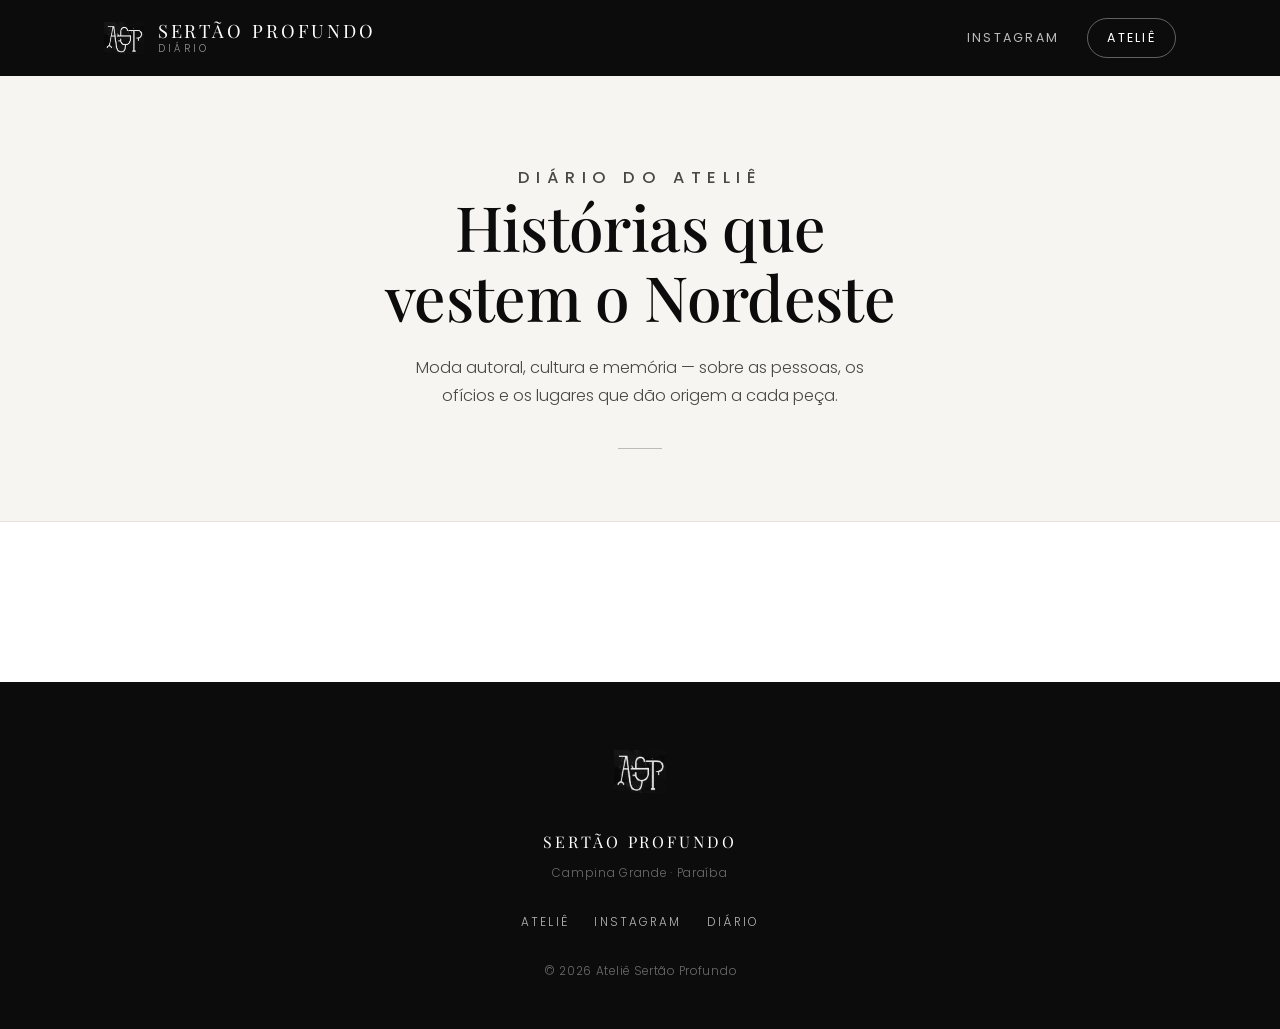
==== index.html @ 5586d68a "Redesign blog in Sertao Profundo brand language" ====
<!DOCTYPE html>
<html lang="pt-BR">
<head>
<meta charset="utf-8">
<meta name="viewport" content="width=device-width, initial-scale=1">
<title>Diário · Sertão Profundo</title>
<meta name="description" content="Histórias de moda autoral, cultura e memória do Nordeste — o diário do Ateliê Sertão Profundo.">
<link rel="icon" href="logo.webp">

<meta property="og:type" content="website">
<meta property="og:title" content="Diário · Sertão Profundo">
<meta property="og:description" content="Histórias de moda autoral, cultura e memória do Nordeste.">
<meta property="og:image" content="https://blog.sertaoprofundo.com/logo.webp">
<meta property="og:url" content="https://blog.sertaoprofundo.com">

<link rel="preconnect" href="https://fonts.googleapis.com">
<link rel="preconnect" href="https://fonts.gstatic.com" crossorigin>
<link href="https://fonts.googleapis.com/css2?family=Playfair+Display:ital,wght@0,500;0,600;1,500&family=Poppins:wght@300;400;500;600&display=swap" rel="stylesheet">

<style>
  :root {
    --ink: #0d0c0c;
    --ink-soft: #4a4744;
    --ink-faint: #8a8580;
    --paper: #ffffff;
    --sand: #f7f5f2;
    --rule: #e4e0da;
    --serif: "Playfair Display", Georgia, serif;
    --sans: "Poppins", -apple-system, BlinkMacSystemFont, "Segoe UI", sans-serif;
    --wide: 1120px;
    --read: 860px;
  }

  * { box-sizing: border-box; }

  body {
    margin: 0;
    background: var(--paper);
    color: var(--ink);
    font-family: var(--sans);
    font-weight: 300;
    line-height: 1.7;
    -webkit-font-smoothing: antialiased;
  }

  .wrap {
    width: 100%;
    max-width: var(--wide);
    margin: 0 auto;
    padding: 0 1.5rem;
  }

  /* ---------- Masthead ---------- */

  .masthead {
    background: var(--ink);
    color: #fff;
  }

  .masthead .wrap {
    display: flex;
    align-items: center;
    justify-content: space-between;
    gap: 1.5rem;
    min-height: 76px;
  }

  .brand {
    display: flex;
    align-items: center;
    gap: 0.85rem;
    color: #fff;
    text-decoration: none;
  }

  .brand img {
    width: 40px;
    height: 40px;
    object-fit: contain;
  }

  .brand-name {
    font-family: var(--serif);
    font-size: 1.15rem;
    letter-spacing: 0.16em;
    text-transform: uppercase;
    line-height: 1.1;
  }

  .brand-sub {
    display: block;
    font-family: var(--sans);
    font-size: 0.62rem;
    font-weight: 300;
    letter-spacing: 0.34em;
    text-transform: uppercase;
    color: rgba(255, 255, 255, 0.55);
    margin-top: 0.2rem;
  }

  .nav {
    display: flex;
    align-items: center;
    gap: 1.75rem;
  }

  .nav a {
    color: rgba(255, 255, 255, 0.72);
    text-decoration: none;
    font-size: 0.78rem;
    font-weight: 400;
    letter-spacing: 0.18em;
    text-transform: uppercase;
    transition: color 0.2s ease;
  }

  .nav a:hover { color: #fff; }

  .nav a.pill {
    border: 1px solid rgba(255, 255, 255, 0.35);
    border-radius: 999px;
    padding: 0.5rem 1.2rem;
    color: #fff;
  }

  .nav a.pill:hover {
    background: #fff;
    color: var(--ink);
    border-color: #fff;
  }

  /* ---------- Hero ---------- */

  .hero {
    background: var(--sand);
    border-bottom: 1px solid var(--rule);
    text-align: center;
    padding: 5.5rem 0 4.5rem;
  }

  .kicker {
    font-size: 0.68rem;
    font-weight: 500;
    letter-spacing: 0.4em;
    text-transform: uppercase;
    color: var(--ink-faint);
    margin: 0 0 1.4rem;
  }

  .hero h1 {
    font-family: var(--serif);
    font-weight: 500;
    font-size: clamp(2.4rem, 6vw, 3.9rem);
    line-height: 1.12;
    letter-spacing: -0.01em;
    margin: 0 auto 1.4rem;
    max-width: 14ch;
  }

  .hero p {
    max-width: 46ch;
    margin: 0 auto;
    color: var(--ink-soft);
    font-size: 1.02rem;
  }

  .hero .flourish {
    width: 44px;
    height: 1px;
    background: var(--ink);
    opacity: 0.25;
    margin: 2.4rem auto 0;
  }

  /* ---------- Soro embed ---------- */

  main { padding: 4.5rem 0 5.5rem; }

  #soro-blog { max-width: var(--read); margin: 0 auto; }

  #soro-blog .soro-blog {
    max-width: 100%;
    font-family: var(--sans);
    color: var(--ink);
  }

  /* back link → pill button */
  #soro-blog .soro-blog-header { margin-bottom: 2.5rem; }

  #soro-blog .soro-blog-back {
    display: inline-flex;
    align-items: center;
    gap: 0.5rem;
    border: 1px solid var(--rule);
    border-radius: 999px;
    padding: 0.5rem 1.15rem;
    font-size: 0.72rem;
    font-weight: 500;
    letter-spacing: 0.16em;
    text-transform: uppercase;
    color: var(--ink-soft);
    transition: all 0.2s ease;
  }

  #soro-blog .soro-blog-back:hover {
    background: var(--ink);
    border-color: var(--ink);
    color: #fff;
  }

  /* list → editorial rows */
  #soro-blog .soro-blog-list {
    display: block;
    border-top: 1px solid var(--rule);
  }

  #soro-blog .soro-blog-card {
    display: grid;
    grid-template-columns: 240px 1fr;
    gap: 2.2rem;
    align-items: center;
    border: 0;
    border-bottom: 1px solid var(--rule);
    border-radius: 0;
    background: none;
    box-shadow: none;
    padding: 2.4rem 0;
    transition: none;
  }

  #soro-blog .soro-blog-card:hover {
    transform: none;
    box-shadow: none;
    background: none;
  }

  #soro-blog .soro-blog-card-image {
    width: 100%;
    aspect-ratio: 4 / 3;
    height: auto;
    object-fit: cover;
    border-radius: 2px;
    filter: saturate(0.92);
    transition: filter 0.4s ease, opacity 0.4s ease;
  }

  #soro-blog .soro-blog-card:hover .soro-blog-card-image {
    filter: saturate(1.05);
  }

  #soro-blog .soro-blog-card-content { padding: 0; }

  #soro-blog .soro-blog-card-title {
    font-family: var(--serif);
    font-weight: 500;
    font-size: 1.72rem;
    line-height: 1.24;
    letter-spacing: -0.005em;
    margin: 0 0 0.7rem;
    color: var(--ink);
    background-image: linear-gradient(var(--ink), var(--ink));
    background-repeat: no-repeat;
    background-size: 0% 1px;
    background-position: 0 100%;
    transition: background-size 0.45s cubic-bezier(0.22, 1, 0.36, 1);
    display: inline;
  }

  #soro-blog .soro-blog-card:hover .soro-blog-card-title {
    background-size: 100% 1px;
  }

  #soro-blog .soro-blog-card-excerpt {
    font-size: 0.95rem;
    font-weight: 300;
    line-height: 1.72;
    color: var(--ink-soft);
    margin: 0.9rem 0 1.1rem;
  }

  #soro-blog .soro-blog-card-date,
  #soro-blog time {
    display: block;
    font-size: 0.68rem;
    font-weight: 500;
    letter-spacing: 0.24em;
    text-transform: uppercase;
    color: var(--ink-faint);
  }

  /* article view */
  #soro-blog h1 {
    font-family: var(--serif);
    font-weight: 500;
    font-size: clamp(2rem, 4.6vw, 3rem);
    line-height: 1.16;
    letter-spacing: -0.01em;
    margin: 0 0 1.1rem;
  }

  #soro-blog h2,
  #soro-blog h3 {
    font-family: var(--serif);
    font-weight: 500;
    line-height: 1.3;
    margin: 2.8rem 0 0.9rem;
  }

  #soro-blog h2 { font-size: 1.85rem; }
  #soro-blog h3 { font-size: 1.35rem; }

  #soro-blog p {
    font-size: 1.06rem;
    font-weight: 300;
    line-height: 1.85;
    color: #262321;
    margin: 0 0 1.5rem;
  }

  #soro-blog img { max-width: 100%; height: auto; border-radius: 2px; }

  #soro-blog .soro-blog-article-date { margin-bottom: 0; }

  #soro-blog .soro-blog-article-image {
    width: 100%;
    aspect-ratio: 16 / 9;
    object-fit: cover;
    margin: 2rem 0 3rem;
  }

  #soro-blog blockquote {
    margin: 2.4rem 0;
    padding: 0.3rem 0 0.3rem 1.7rem;
    border-left: 2px solid var(--ink);
    font-family: var(--serif);
    font-style: italic;
    font-size: 1.3rem;
    line-height: 1.6;
    color: var(--ink);
  }

  #soro-blog a { color: var(--ink); }

  #soro-blog .soro-blog-content a:not(.soro-blog-card) {
    text-decoration: underline;
    text-underline-offset: 3px;
    text-decoration-thickness: 1px;
  }

  /* ---------- Footer ---------- */

  .footer {
    background: var(--ink);
    color: rgba(255, 255, 255, 0.65);
    padding: 4rem 0 3rem;
    text-align: center;
  }

  .footer img {
    width: 52px;
    height: 52px;
    object-fit: contain;
    margin-bottom: 1.4rem;
  }

  .footer-name {
    font-family: var(--serif);
    color: #fff;
    font-size: 1rem;
    letter-spacing: 0.18em;
    text-transform: uppercase;
    margin: 0 0 0.5rem;
  }

  .footer-links {
    display: flex;
    justify-content: center;
    flex-wrap: wrap;
    gap: 1.6rem;
    margin: 1.8rem 0;
  }

  .footer-links a {
    color: rgba(255, 255, 255, 0.7);
    text-decoration: none;
    font-size: 0.74rem;
    letter-spacing: 0.18em;
    text-transform: uppercase;
    transition: color 0.2s ease;
  }

  .footer-links a:hover { color: #fff; }

  .footer-meta {
    font-size: 0.74rem;
    letter-spacing: 0.06em;
    color: rgba(255, 255, 255, 0.4);
    margin: 0;
  }

  /* ---------- Mobile ---------- */

  @media (max-width: 720px) {
    .masthead .wrap {
      flex-direction: column;
      gap: 1rem;
      padding-top: 1.25rem;
      padding-bottom: 1.25rem;
    }

    .nav { gap: 1.1rem; }

    .hero { padding: 3.5rem 0 3rem; }

    main { padding: 3rem 0 4rem; }

    #soro-blog .soro-blog-card {
      grid-template-columns: 1fr;
      gap: 1.2rem;
      padding: 2rem 0;
    }

    #soro-blog .soro-blog-card-image { aspect-ratio: 16 / 9; }

    #soro-blog .soro-blog-card-title { font-size: 1.45rem; }
  }
</style>
</head>
<body>

<header class="masthead">
  <div class="wrap">
    <a class="brand" href="/">
      <img src="logo.webp" alt="">
      <span class="brand-name">
        Sertão Profundo
        <span class="brand-sub">Diário</span>
      </span>
    </a>
    <nav class="nav">
      <a href="https://www.instagram.com/sertaoprofundo/" target="_blank" rel="noopener">Instagram</a>
      <a class="pill" href="https://atelie.sertaoprofundo.com">Ateliê</a>
    </nav>
  </div>
</header>

<section class="hero">
  <div class="wrap">
    <p class="kicker">Diário do Ateliê</p>
    <h1>Histórias que vestem o Nordeste</h1>
    <p>Moda autoral, cultura e memória — sobre as pessoas, os ofícios e os lugares que dão origem a cada peça.</p>
    <div class="flourish"></div>
  </div>
</section>

<main>
  <div class="wrap">
    <div id="soro-blog"></div>
    <script src="https://app.trysoro.com/api/embed/c5228703-9f48-4d86-b9ae-ea922c4627b5" defer></script>
  </div>
</main>

<footer class="footer">
  <div class="wrap">
    <img src="logo.webp" alt="">
    <p class="footer-name">Sertão Profundo</p>
    <p class="footer-meta">Campina Grande · Paraíba</p>
    <div class="footer-links">
      <a href="https://atelie.sertaoprofundo.com">Ateliê</a>
      <a href="https://www.instagram.com/sertaoprofundo/" target="_blank" rel="noopener">Instagram</a>
      <a href="/">Diário</a>
    </div>
    <p class="footer-meta">© 2026 Ateliê Sertão Profundo</p>
  </div>
</footer>

</body>
</html>
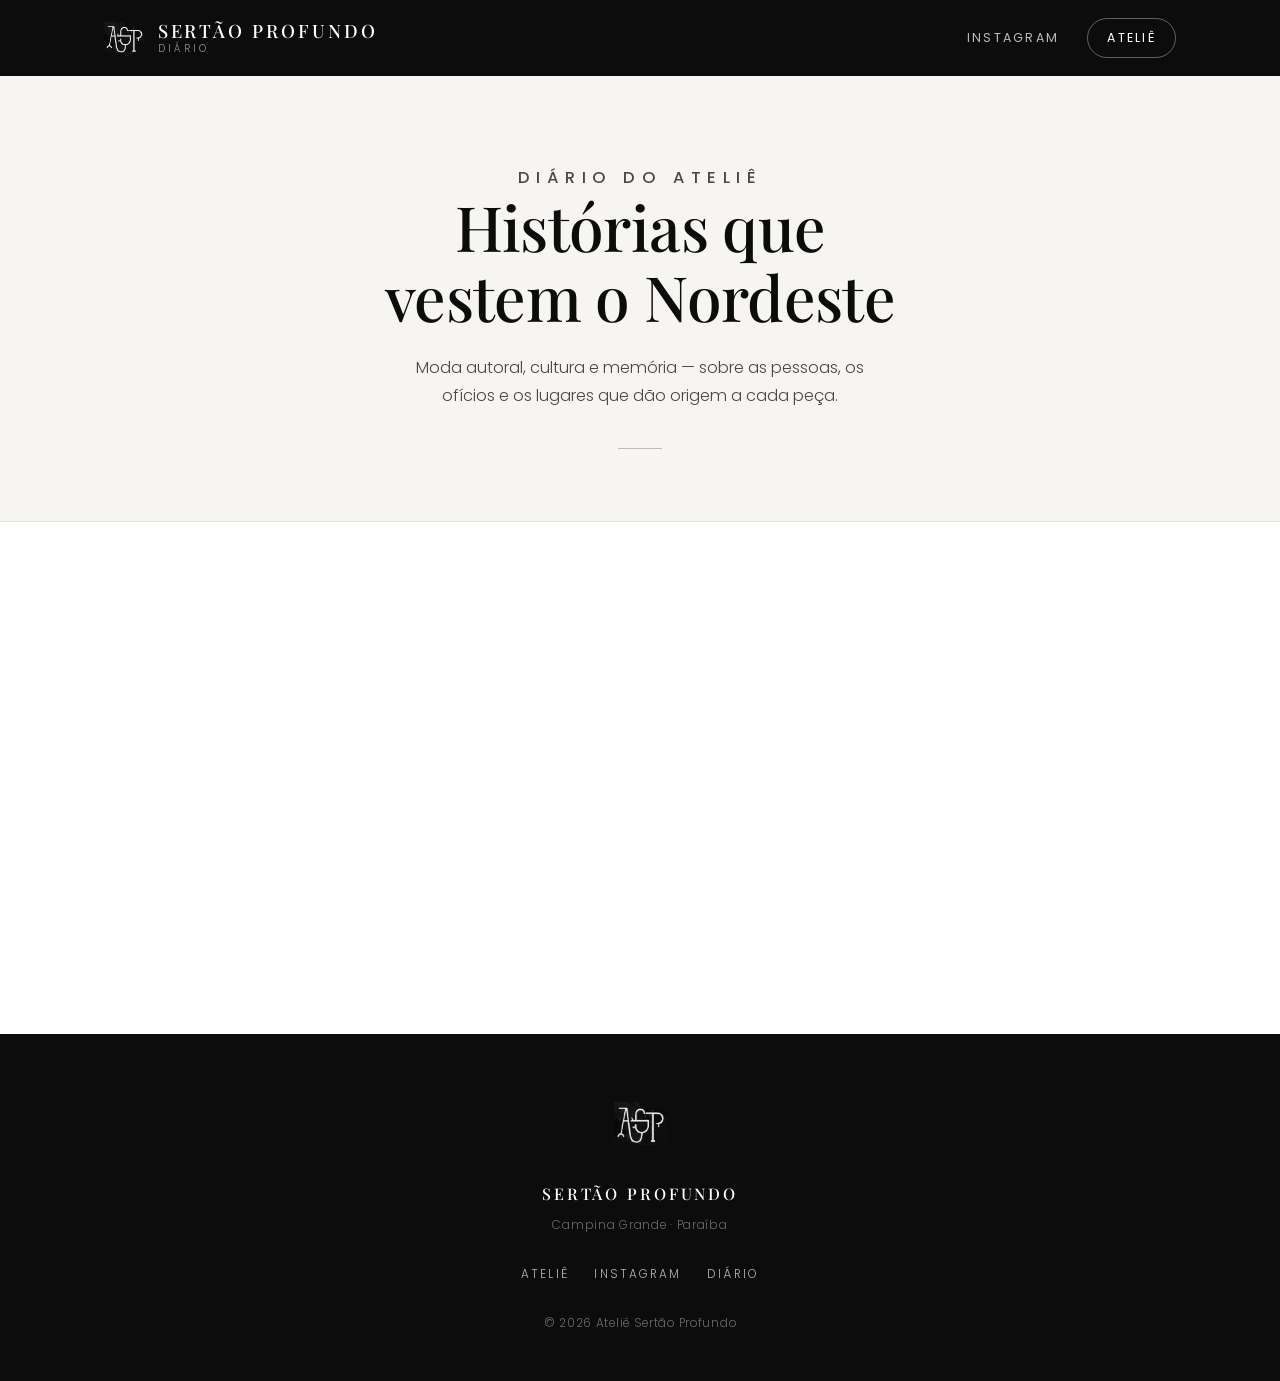
==== commit d1ba0add: "Optimize load performance: self-host fonts, preconnects, responsive images" ====
--- a/index.html
+++ b/index.html
@@ -13,11 +13,49 @@
 <meta property="og:image" content="https://blog.sertaoprofundo.com/logo.webp">
 <meta property="og:url" content="https://blog.sertaoprofundo.com">
 
-<link rel="preconnect" href="https://fonts.googleapis.com">
-<link rel="preconnect" href="https://fonts.gstatic.com" crossorigin>
-<link href="https://fonts.googleapis.com/css2?family=Playfair+Display:ital,wght@0,500;0,600;1,500&family=Poppins:wght@300;400;500;600&display=swap" rel="stylesheet">
+<link rel="preconnect" href="https://app.trysoro.com" crossorigin>
+<link rel="preconnect" href="https://afocirmbqdxnkyescnev.supabase.co" crossorigin>
+
+<link rel="preload" href="fonts/PlayfairDisplay-500.woff2" as="font" type="font/woff2" crossorigin>
+<link rel="preload" href="fonts/Poppins-300.woff2" as="font" type="font/woff2" crossorigin>
 
 <style>
+  @font-face {
+    font-family: "Playfair Display";
+    font-style: normal;
+    font-weight: 500;
+    font-display: swap;
+    src: url(fonts/PlayfairDisplay-500.woff2) format("woff2");
+  }
+  @font-face {
+    font-family: "Playfair Display";
+    font-style: italic;
+    font-weight: 500;
+    font-display: swap;
+    src: url(fonts/PlayfairDisplay-500-italic.woff2) format("woff2");
+  }
+  @font-face {
+    font-family: "Poppins";
+    font-style: normal;
+    font-weight: 300;
+    font-display: swap;
+    src: url(fonts/Poppins-300.woff2) format("woff2");
+  }
+  @font-face {
+    font-family: "Poppins";
+    font-style: normal;
+    font-weight: 400;
+    font-display: swap;
+    src: url(fonts/Poppins-400.woff2) format("woff2");
+  }
+  @font-face {
+    font-family: "Poppins";
+    font-style: normal;
+    font-weight: 500;
+    font-display: swap;
+    src: url(fonts/Poppins-500.woff2) format("woff2");
+  }
+
   :root {
     --ink: #0d0c0c;
     --ink-soft: #4a4744;
@@ -176,7 +214,7 @@
 
   main { padding: 4.5rem 0 5.5rem; }
 
-  #soro-blog { max-width: var(--read); margin: 0 auto; }
+  #soro-blog { max-width: var(--read); margin: 0 auto; min-height: 22rem; }
 
   #soro-blog .soro-blog {
     max-width: 100%;
@@ -423,6 +461,8 @@
     #soro-blog .soro-blog-card-image { aspect-ratio: 16 / 9; }
 
     #soro-blog .soro-blog-card-title { font-size: 1.45rem; }
+
+    #soro-blog { min-height: 30rem; }
   }
 </style>
 </head>
@@ -456,6 +496,27 @@
 <main>
   <div class="wrap">
     <div id="soro-blog"></div>
+    <script>
+      // Soro lazy-loads every card image and serves them at full resolution;
+      // the first one is the largest paint. Promote it, and swap card
+      // thumbnails to Supabase's resize endpoint (240px slot @2x = 480px).
+      new MutationObserver(() => {
+        document.querySelectorAll("#soro-blog img:not([data-tuned])").forEach((img, i) => {
+          img.dataset.tuned = "1";
+          if (img.classList.contains("soro-blog-card-image") && img.src.includes("/storage/v1/object/public/")) {
+            const original = img.src;
+            const resized = w => original.replace("/storage/v1/object/public/", "/storage/v1/render/image/public/") + "?width=" + w + "&quality=75&resize=contain";
+            img.onerror = () => { img.onerror = null; img.removeAttribute("srcset"); img.removeAttribute("sizes"); img.src = original; };
+            img.sizes = "(max-width: 720px) 100vw, 240px";
+            img.srcset = resized(480) + " 480w, " + resized(960) + " 960w";
+          }
+          if (i === 0) {
+            img.loading = "eager";
+            img.fetchPriority = "high";
+          }
+        });
+      }).observe(document.getElementById("soro-blog"), { childList: true, subtree: true });
+    </script>
     <script src="https://app.trysoro.com/api/embed/c5228703-9f48-4d86-b9ae-ea922c4627b5" defer></script>
   </div>
 </main>
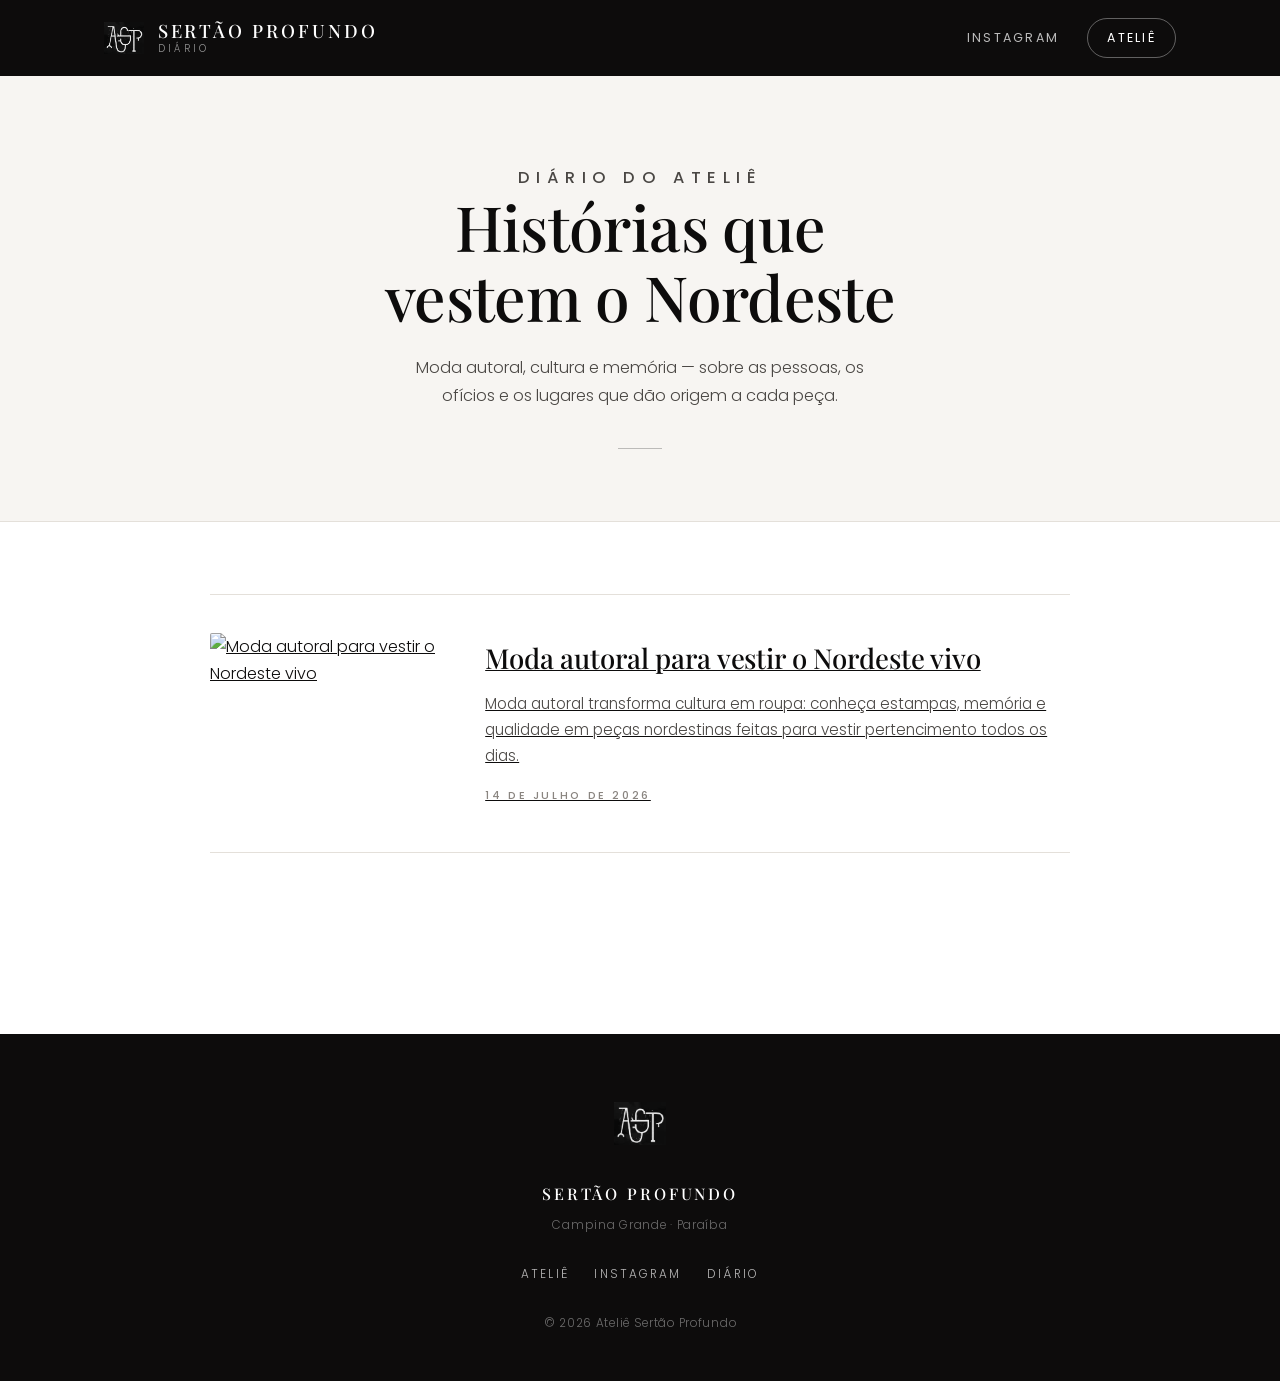
==== commit 923ddde0: "Prerender post list into static HTML with scheduled refresh" ====
--- a/index.html
+++ b/index.html
@@ -18,6 +18,15 @@
 
 <link rel="preload" href="fonts/PlayfairDisplay-500.woff2" as="font" type="font/woff2" crossorigin>
 <link rel="preload" href="fonts/Poppins-300.woff2" as="font" type="font/woff2" crossorigin>
+<link rel="preload" href="https://app.trysoro.com/api/embed/c5228703-9f48-4d86-b9ae-ea922c4627b5" as="script">
+
+<script>
+  // On article deep-links the embed renders the article view, so don't
+  // flash the baked list first.
+  if (new URLSearchParams(location.search).has("post")) {
+    document.documentElement.classList.add("soro-article-mode");
+  }
+</script>
 
 <style>
   @font-face {
@@ -215,6 +224,8 @@
   main { padding: 4.5rem 0 5.5rem; }
 
   #soro-blog { max-width: var(--read); margin: 0 auto; min-height: 22rem; }
+
+  .soro-article-mode .soro-static { display: none; }
 
   #soro-blog .soro-blog {
     max-width: 100%;
@@ -495,7 +506,7 @@
 
 <main>
   <div class="wrap">
-    <div id="soro-blog"></div>
+    <div id="soro-blog"><!-- soro-static:start --><div class="soro-static"><div class="soro-blog"><div class="soro-blog-content"><section class="soro-blog-list" role="feed" aria-label="Artigos do blog"><a href="/?post=moda-autoral-vestir-nordeste-vivo" class="soro-blog-card" data-slug="moda-autoral-vestir-nordeste-vivo" itemscope itemtype="https://schema.org/BlogPosting"><img class="soro-blog-card-image" src="https://afocirmbqdxnkyescnev.supabase.co/storage/v1/object/public/featured-images/c742834e-1610-45eb-9759-2f546bfff0bb/ead3b14d-a947-442f-9551-d976d77333e8.webp" srcset="https://afocirmbqdxnkyescnev.supabase.co/storage/v1/render/image/public/featured-images/c742834e-1610-45eb-9759-2f546bfff0bb/ead3b14d-a947-442f-9551-d976d77333e8.webp?width=480&quality=75&resize=contain 480w, https://afocirmbqdxnkyescnev.supabase.co/storage/v1/render/image/public/featured-images/c742834e-1610-45eb-9759-2f546bfff0bb/ead3b14d-a947-442f-9551-d976d77333e8.webp?width=960&quality=75&resize=contain 960w" sizes="(max-width: 720px) 100vw, 240px" alt="Moda autoral para vestir o Nordeste vivo" loading="eager" fetchpriority="high" data-tuned="1" itemprop="image"><div class="soro-blog-card-content"><h2 class="soro-blog-card-title" itemprop="headline">Moda autoral para vestir o Nordeste vivo</h2><p class="soro-blog-card-excerpt" itemprop="description">Moda autoral transforma cultura em roupa: conheça estampas, memória e qualidade em peças nordestinas feitas para vestir pertencimento todos os dias.</p><time class="soro-blog-card-date" datetime="2026-07-14T20:24:35.679+00:00" itemprop="datePublished">14 de julho de 2026</time></div></a></section></div></div></div><!-- soro-static:end --></div>
     <script>
       // Soro lazy-loads every card image and serves them at full resolution;
       // the first one is the largest paint. Promote it, and swap card
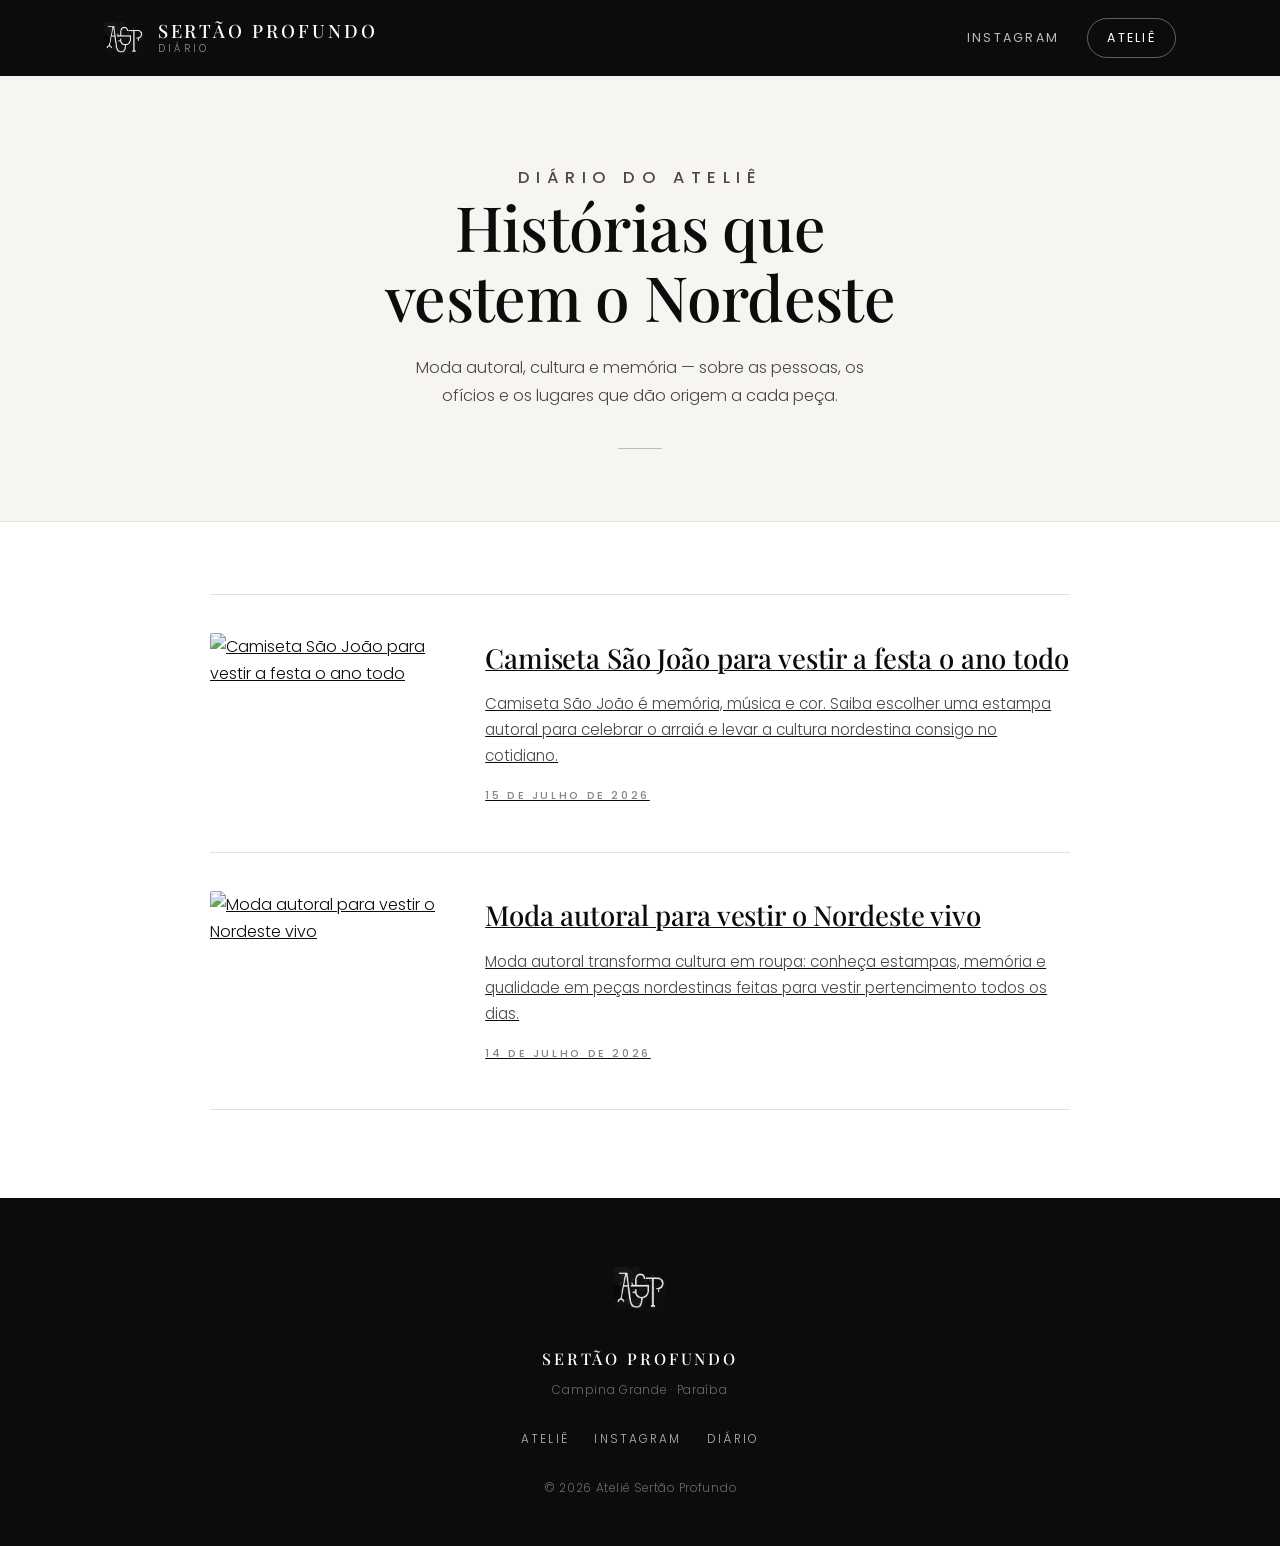
==== commit 7cd30985: "Refresh blog content snapshot" ====
--- a/index.html
+++ b/index.html
@@ -506,7 +506,7 @@
 
 <main>
   <div class="wrap">
-    <div id="soro-blog"><!-- soro-static:start --><div class="soro-static"><div class="soro-blog"><div class="soro-blog-content"><section class="soro-blog-list" role="feed" aria-label="Artigos do blog"><a href="/?post=moda-autoral-vestir-nordeste-vivo" class="soro-blog-card" data-slug="moda-autoral-vestir-nordeste-vivo" itemscope itemtype="https://schema.org/BlogPosting"><img class="soro-blog-card-image" src="https://afocirmbqdxnkyescnev.supabase.co/storage/v1/object/public/featured-images/c742834e-1610-45eb-9759-2f546bfff0bb/ead3b14d-a947-442f-9551-d976d77333e8.webp" srcset="https://afocirmbqdxnkyescnev.supabase.co/storage/v1/render/image/public/featured-images/c742834e-1610-45eb-9759-2f546bfff0bb/ead3b14d-a947-442f-9551-d976d77333e8.webp?width=480&quality=75&resize=contain 480w, https://afocirmbqdxnkyescnev.supabase.co/storage/v1/render/image/public/featured-images/c742834e-1610-45eb-9759-2f546bfff0bb/ead3b14d-a947-442f-9551-d976d77333e8.webp?width=960&quality=75&resize=contain 960w" sizes="(max-width: 720px) 100vw, 240px" alt="Moda autoral para vestir o Nordeste vivo" loading="eager" fetchpriority="high" data-tuned="1" itemprop="image"><div class="soro-blog-card-content"><h2 class="soro-blog-card-title" itemprop="headline">Moda autoral para vestir o Nordeste vivo</h2><p class="soro-blog-card-excerpt" itemprop="description">Moda autoral transforma cultura em roupa: conheça estampas, memória e qualidade em peças nordestinas feitas para vestir pertencimento todos os dias.</p><time class="soro-blog-card-date" datetime="2026-07-14T20:24:35.679+00:00" itemprop="datePublished">14 de julho de 2026</time></div></a></section></div></div></div><!-- soro-static:end --></div>
+    <div id="soro-blog"><!-- soro-static:start --><div class="soro-static"><div class="soro-blog"><div class="soro-blog-content"><section class="soro-blog-list" role="feed" aria-label="Artigos do blog"><a href="/?post=camiseta-sao-joao" class="soro-blog-card" data-slug="camiseta-sao-joao" itemscope itemtype="https://schema.org/BlogPosting"><img class="soro-blog-card-image" src="https://afocirmbqdxnkyescnev.supabase.co/storage/v1/object/public/featured-images/c742834e-1610-45eb-9759-2f546bfff0bb/222e8b3a-c944-44db-9f0b-2c97d50de927.webp" srcset="https://afocirmbqdxnkyescnev.supabase.co/storage/v1/render/image/public/featured-images/c742834e-1610-45eb-9759-2f546bfff0bb/222e8b3a-c944-44db-9f0b-2c97d50de927.webp?width=480&quality=75&resize=contain 480w, https://afocirmbqdxnkyescnev.supabase.co/storage/v1/render/image/public/featured-images/c742834e-1610-45eb-9759-2f546bfff0bb/222e8b3a-c944-44db-9f0b-2c97d50de927.webp?width=960&quality=75&resize=contain 960w" sizes="(max-width: 720px) 100vw, 240px" alt="Camiseta São João para vestir a festa o ano todo" loading="eager" fetchpriority="high" data-tuned="1" itemprop="image"><div class="soro-blog-card-content"><h2 class="soro-blog-card-title" itemprop="headline">Camiseta São João para vestir a festa o ano todo</h2><p class="soro-blog-card-excerpt" itemprop="description">Camiseta São João é memória, música e cor. Saiba escolher uma estampa autoral para celebrar o arraiá e levar a cultura nordestina consigo no cotidiano.</p><time class="soro-blog-card-date" datetime="2026-07-15T07:57:35.687+00:00" itemprop="datePublished">15 de julho de 2026</time></div></a><a href="/?post=moda-autoral-vestir-nordeste-vivo" class="soro-blog-card" data-slug="moda-autoral-vestir-nordeste-vivo" itemscope itemtype="https://schema.org/BlogPosting"><img class="soro-blog-card-image" src="https://afocirmbqdxnkyescnev.supabase.co/storage/v1/object/public/featured-images/c742834e-1610-45eb-9759-2f546bfff0bb/ead3b14d-a947-442f-9551-d976d77333e8.webp" srcset="https://afocirmbqdxnkyescnev.supabase.co/storage/v1/render/image/public/featured-images/c742834e-1610-45eb-9759-2f546bfff0bb/ead3b14d-a947-442f-9551-d976d77333e8.webp?width=480&quality=75&resize=contain 480w, https://afocirmbqdxnkyescnev.supabase.co/storage/v1/render/image/public/featured-images/c742834e-1610-45eb-9759-2f546bfff0bb/ead3b14d-a947-442f-9551-d976d77333e8.webp?width=960&quality=75&resize=contain 960w" sizes="(max-width: 720px) 100vw, 240px" alt="Moda autoral para vestir o Nordeste vivo" loading="lazy" data-tuned="1" itemprop="image"><div class="soro-blog-card-content"><h2 class="soro-blog-card-title" itemprop="headline">Moda autoral para vestir o Nordeste vivo</h2><p class="soro-blog-card-excerpt" itemprop="description">Moda autoral transforma cultura em roupa: conheça estampas, memória e qualidade em peças nordestinas feitas para vestir pertencimento todos os dias.</p><time class="soro-blog-card-date" datetime="2026-07-14T20:24:35.679+00:00" itemprop="datePublished">14 de julho de 2026</time></div></a></section></div></div></div><!-- soro-static:end --></div>
     <script>
       // Soro lazy-loads every card image and serves them at full resolution;
       // the first one is the largest paint. Promote it, and swap card
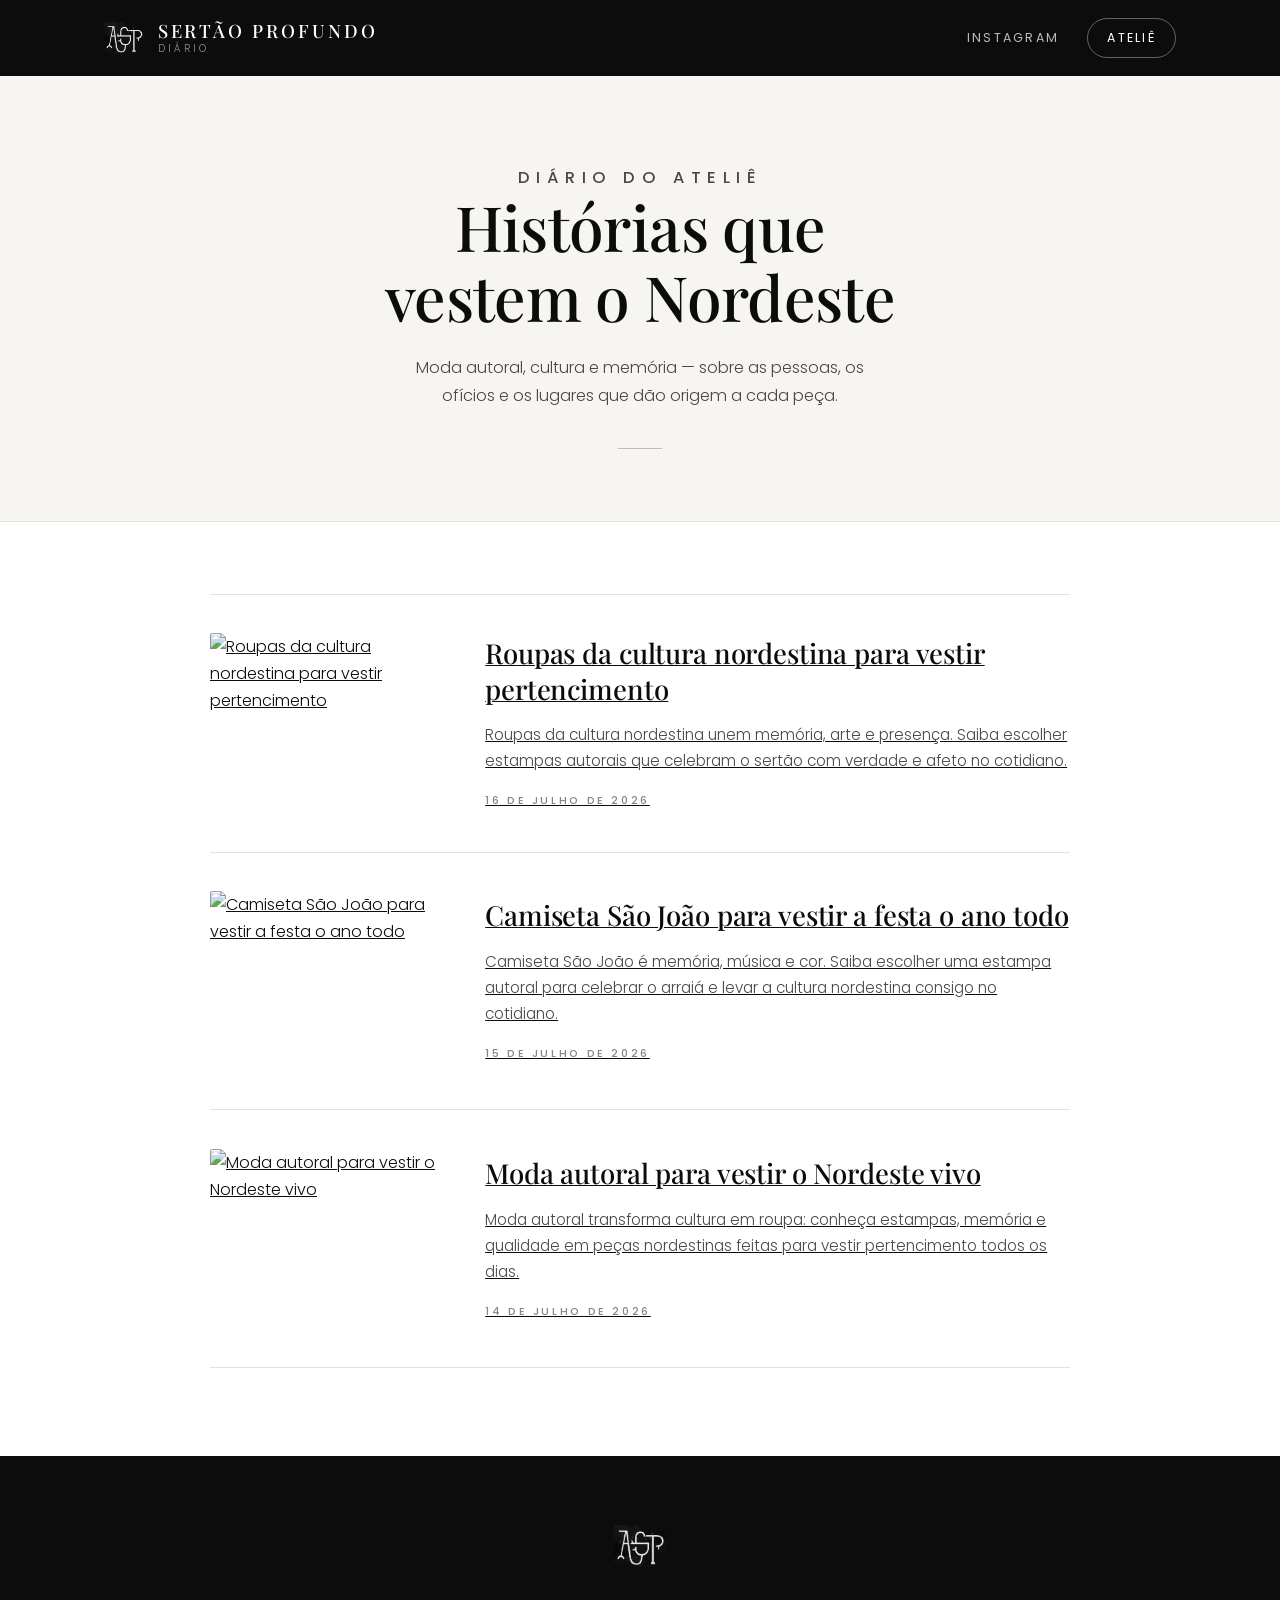
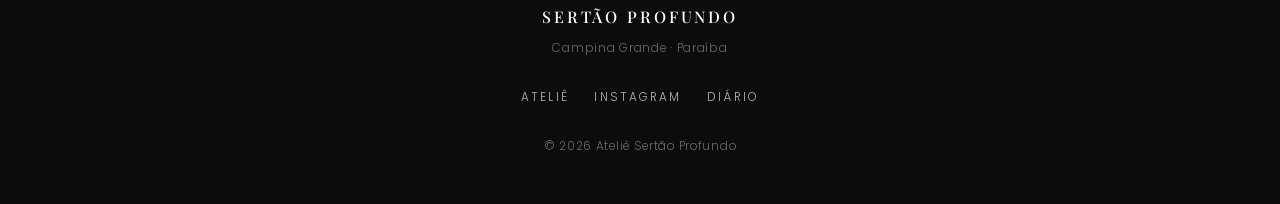
==== commit f269281e: "Refresh blog content snapshot" ====
--- a/index.html
+++ b/index.html
@@ -506,7 +506,7 @@
 
 <main>
   <div class="wrap">
-    <div id="soro-blog"><!-- soro-static:start --><div class="soro-static"><div class="soro-blog"><div class="soro-blog-content"><section class="soro-blog-list" role="feed" aria-label="Artigos do blog"><a href="/?post=camiseta-sao-joao" class="soro-blog-card" data-slug="camiseta-sao-joao" itemscope itemtype="https://schema.org/BlogPosting"><img class="soro-blog-card-image" src="https://afocirmbqdxnkyescnev.supabase.co/storage/v1/object/public/featured-images/c742834e-1610-45eb-9759-2f546bfff0bb/222e8b3a-c944-44db-9f0b-2c97d50de927.webp" srcset="https://afocirmbqdxnkyescnev.supabase.co/storage/v1/render/image/public/featured-images/c742834e-1610-45eb-9759-2f546bfff0bb/222e8b3a-c944-44db-9f0b-2c97d50de927.webp?width=480&quality=75&resize=contain 480w, https://afocirmbqdxnkyescnev.supabase.co/storage/v1/render/image/public/featured-images/c742834e-1610-45eb-9759-2f546bfff0bb/222e8b3a-c944-44db-9f0b-2c97d50de927.webp?width=960&quality=75&resize=contain 960w" sizes="(max-width: 720px) 100vw, 240px" alt="Camiseta São João para vestir a festa o ano todo" loading="eager" fetchpriority="high" data-tuned="1" itemprop="image"><div class="soro-blog-card-content"><h2 class="soro-blog-card-title" itemprop="headline">Camiseta São João para vestir a festa o ano todo</h2><p class="soro-blog-card-excerpt" itemprop="description">Camiseta São João é memória, música e cor. Saiba escolher uma estampa autoral para celebrar o arraiá e levar a cultura nordestina consigo no cotidiano.</p><time class="soro-blog-card-date" datetime="2026-07-15T07:57:35.687+00:00" itemprop="datePublished">15 de julho de 2026</time></div></a><a href="/?post=moda-autoral-vestir-nordeste-vivo" class="soro-blog-card" data-slug="moda-autoral-vestir-nordeste-vivo" itemscope itemtype="https://schema.org/BlogPosting"><img class="soro-blog-card-image" src="https://afocirmbqdxnkyescnev.supabase.co/storage/v1/object/public/featured-images/c742834e-1610-45eb-9759-2f546bfff0bb/ead3b14d-a947-442f-9551-d976d77333e8.webp" srcset="https://afocirmbqdxnkyescnev.supabase.co/storage/v1/render/image/public/featured-images/c742834e-1610-45eb-9759-2f546bfff0bb/ead3b14d-a947-442f-9551-d976d77333e8.webp?width=480&quality=75&resize=contain 480w, https://afocirmbqdxnkyescnev.supabase.co/storage/v1/render/image/public/featured-images/c742834e-1610-45eb-9759-2f546bfff0bb/ead3b14d-a947-442f-9551-d976d77333e8.webp?width=960&quality=75&resize=contain 960w" sizes="(max-width: 720px) 100vw, 240px" alt="Moda autoral para vestir o Nordeste vivo" loading="lazy" data-tuned="1" itemprop="image"><div class="soro-blog-card-content"><h2 class="soro-blog-card-title" itemprop="headline">Moda autoral para vestir o Nordeste vivo</h2><p class="soro-blog-card-excerpt" itemprop="description">Moda autoral transforma cultura em roupa: conheça estampas, memória e qualidade em peças nordestinas feitas para vestir pertencimento todos os dias.</p><time class="soro-blog-card-date" datetime="2026-07-14T20:24:35.679+00:00" itemprop="datePublished">14 de julho de 2026</time></div></a></section></div></div></div><!-- soro-static:end --></div>
+    <div id="soro-blog"><!-- soro-static:start --><div class="soro-static"><div class="soro-blog"><div class="soro-blog-content"><section class="soro-blog-list" role="feed" aria-label="Artigos do blog"><a href="/?post=roupas-cultura-nordestina-pertencimento" class="soro-blog-card" data-slug="roupas-cultura-nordestina-pertencimento" itemscope itemtype="https://schema.org/BlogPosting"><img class="soro-blog-card-image" src="https://afocirmbqdxnkyescnev.supabase.co/storage/v1/object/public/featured-images/c742834e-1610-45eb-9759-2f546bfff0bb/dcd9fd99-8e72-4921-a1d4-b88d2d944f13.webp" srcset="https://afocirmbqdxnkyescnev.supabase.co/storage/v1/render/image/public/featured-images/c742834e-1610-45eb-9759-2f546bfff0bb/dcd9fd99-8e72-4921-a1d4-b88d2d944f13.webp?width=480&quality=75&resize=contain 480w, https://afocirmbqdxnkyescnev.supabase.co/storage/v1/render/image/public/featured-images/c742834e-1610-45eb-9759-2f546bfff0bb/dcd9fd99-8e72-4921-a1d4-b88d2d944f13.webp?width=960&quality=75&resize=contain 960w" sizes="(max-width: 720px) 100vw, 240px" alt="Roupas da cultura nordestina para vestir pertencimento" loading="eager" fetchpriority="high" data-tuned="1" itemprop="image"><div class="soro-blog-card-content"><h2 class="soro-blog-card-title" itemprop="headline">Roupas da cultura nordestina para vestir pertencimento</h2><p class="soro-blog-card-excerpt" itemprop="description">Roupas da cultura nordestina unem memória, arte e presença. Saiba escolher estampas autorais que celebram o sertão com verdade e afeto no cotidiano.</p><time class="soro-blog-card-date" datetime="2026-07-16T07:57:06.987+00:00" itemprop="datePublished">16 de julho de 2026</time></div></a><a href="/?post=camiseta-sao-joao" class="soro-blog-card" data-slug="camiseta-sao-joao" itemscope itemtype="https://schema.org/BlogPosting"><img class="soro-blog-card-image" src="https://afocirmbqdxnkyescnev.supabase.co/storage/v1/object/public/featured-images/c742834e-1610-45eb-9759-2f546bfff0bb/222e8b3a-c944-44db-9f0b-2c97d50de927.webp" srcset="https://afocirmbqdxnkyescnev.supabase.co/storage/v1/render/image/public/featured-images/c742834e-1610-45eb-9759-2f546bfff0bb/222e8b3a-c944-44db-9f0b-2c97d50de927.webp?width=480&quality=75&resize=contain 480w, https://afocirmbqdxnkyescnev.supabase.co/storage/v1/render/image/public/featured-images/c742834e-1610-45eb-9759-2f546bfff0bb/222e8b3a-c944-44db-9f0b-2c97d50de927.webp?width=960&quality=75&resize=contain 960w" sizes="(max-width: 720px) 100vw, 240px" alt="Camiseta São João para vestir a festa o ano todo" loading="lazy" data-tuned="1" itemprop="image"><div class="soro-blog-card-content"><h2 class="soro-blog-card-title" itemprop="headline">Camiseta São João para vestir a festa o ano todo</h2><p class="soro-blog-card-excerpt" itemprop="description">Camiseta São João é memória, música e cor. Saiba escolher uma estampa autoral para celebrar o arraiá e levar a cultura nordestina consigo no cotidiano.</p><time class="soro-blog-card-date" datetime="2026-07-15T07:57:35.687+00:00" itemprop="datePublished">15 de julho de 2026</time></div></a><a href="/?post=moda-autoral-vestir-nordeste-vivo" class="soro-blog-card" data-slug="moda-autoral-vestir-nordeste-vivo" itemscope itemtype="https://schema.org/BlogPosting"><img class="soro-blog-card-image" src="https://afocirmbqdxnkyescnev.supabase.co/storage/v1/object/public/featured-images/c742834e-1610-45eb-9759-2f546bfff0bb/ead3b14d-a947-442f-9551-d976d77333e8.webp" srcset="https://afocirmbqdxnkyescnev.supabase.co/storage/v1/render/image/public/featured-images/c742834e-1610-45eb-9759-2f546bfff0bb/ead3b14d-a947-442f-9551-d976d77333e8.webp?width=480&quality=75&resize=contain 480w, https://afocirmbqdxnkyescnev.supabase.co/storage/v1/render/image/public/featured-images/c742834e-1610-45eb-9759-2f546bfff0bb/ead3b14d-a947-442f-9551-d976d77333e8.webp?width=960&quality=75&resize=contain 960w" sizes="(max-width: 720px) 100vw, 240px" alt="Moda autoral para vestir o Nordeste vivo" loading="lazy" data-tuned="1" itemprop="image"><div class="soro-blog-card-content"><h2 class="soro-blog-card-title" itemprop="headline">Moda autoral para vestir o Nordeste vivo</h2><p class="soro-blog-card-excerpt" itemprop="description">Moda autoral transforma cultura em roupa: conheça estampas, memória e qualidade em peças nordestinas feitas para vestir pertencimento todos os dias.</p><time class="soro-blog-card-date" datetime="2026-07-14T20:24:35.679+00:00" itemprop="datePublished">14 de julho de 2026</time></div></a></section></div></div></div><!-- soro-static:end --></div>
     <script>
       // Soro lazy-loads every card image and serves them at full resolution;
       // the first one is the largest paint. Promote it, and swap card
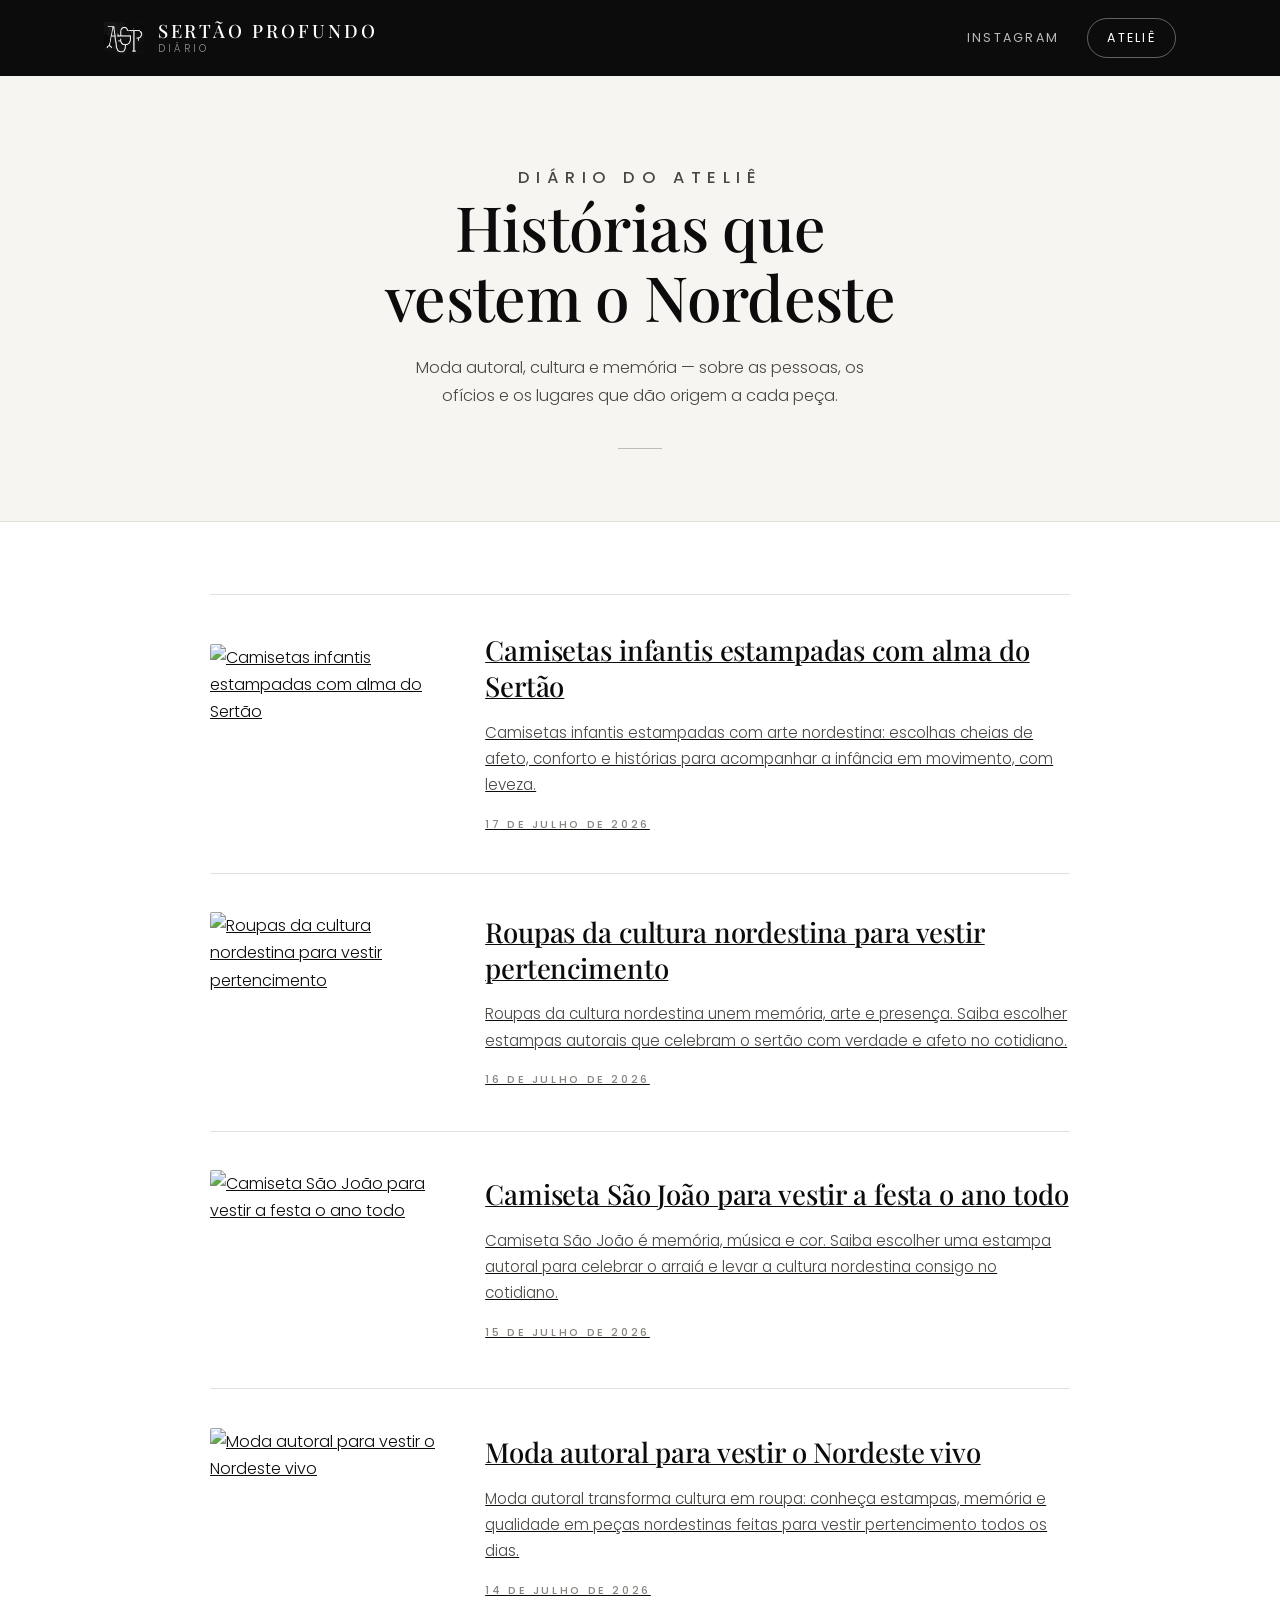
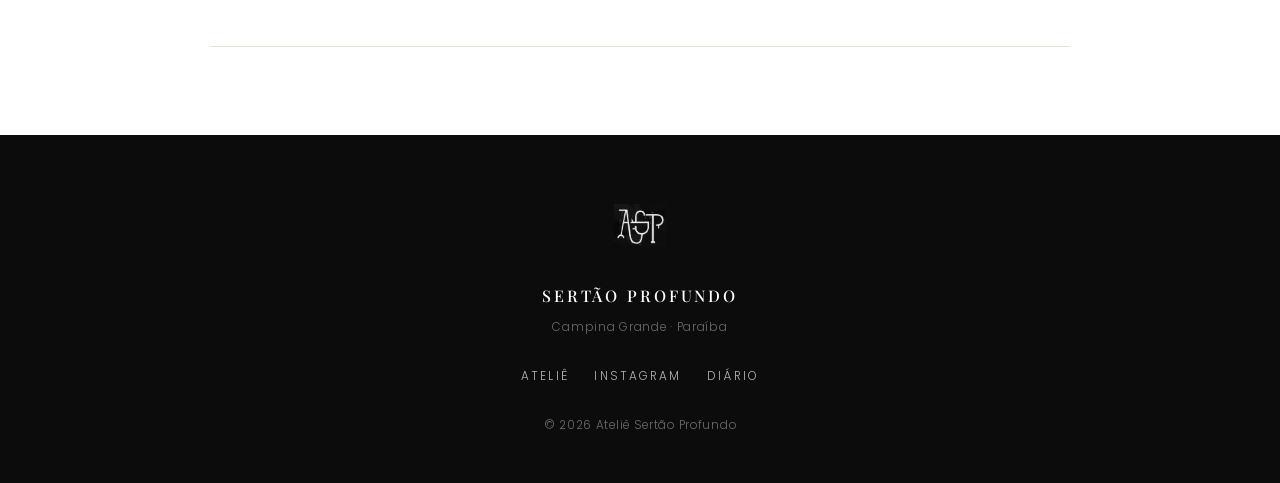
==== commit 5691061d: "Refresh blog content snapshot" ====
--- a/index.html
+++ b/index.html
@@ -506,7 +506,7 @@
 
 <main>
   <div class="wrap">
-    <div id="soro-blog"><!-- soro-static:start --><div class="soro-static"><div class="soro-blog"><div class="soro-blog-content"><section class="soro-blog-list" role="feed" aria-label="Artigos do blog"><a href="/?post=roupas-cultura-nordestina-pertencimento" class="soro-blog-card" data-slug="roupas-cultura-nordestina-pertencimento" itemscope itemtype="https://schema.org/BlogPosting"><img class="soro-blog-card-image" src="https://afocirmbqdxnkyescnev.supabase.co/storage/v1/object/public/featured-images/c742834e-1610-45eb-9759-2f546bfff0bb/dcd9fd99-8e72-4921-a1d4-b88d2d944f13.webp" srcset="https://afocirmbqdxnkyescnev.supabase.co/storage/v1/render/image/public/featured-images/c742834e-1610-45eb-9759-2f546bfff0bb/dcd9fd99-8e72-4921-a1d4-b88d2d944f13.webp?width=480&quality=75&resize=contain 480w, https://afocirmbqdxnkyescnev.supabase.co/storage/v1/render/image/public/featured-images/c742834e-1610-45eb-9759-2f546bfff0bb/dcd9fd99-8e72-4921-a1d4-b88d2d944f13.webp?width=960&quality=75&resize=contain 960w" sizes="(max-width: 720px) 100vw, 240px" alt="Roupas da cultura nordestina para vestir pertencimento" loading="eager" fetchpriority="high" data-tuned="1" itemprop="image"><div class="soro-blog-card-content"><h2 class="soro-blog-card-title" itemprop="headline">Roupas da cultura nordestina para vestir pertencimento</h2><p class="soro-blog-card-excerpt" itemprop="description">Roupas da cultura nordestina unem memória, arte e presença. Saiba escolher estampas autorais que celebram o sertão com verdade e afeto no cotidiano.</p><time class="soro-blog-card-date" datetime="2026-07-16T07:57:06.987+00:00" itemprop="datePublished">16 de julho de 2026</time></div></a><a href="/?post=camiseta-sao-joao" class="soro-blog-card" data-slug="camiseta-sao-joao" itemscope itemtype="https://schema.org/BlogPosting"><img class="soro-blog-card-image" src="https://afocirmbqdxnkyescnev.supabase.co/storage/v1/object/public/featured-images/c742834e-1610-45eb-9759-2f546bfff0bb/222e8b3a-c944-44db-9f0b-2c97d50de927.webp" srcset="https://afocirmbqdxnkyescnev.supabase.co/storage/v1/render/image/public/featured-images/c742834e-1610-45eb-9759-2f546bfff0bb/222e8b3a-c944-44db-9f0b-2c97d50de927.webp?width=480&quality=75&resize=contain 480w, https://afocirmbqdxnkyescnev.supabase.co/storage/v1/render/image/public/featured-images/c742834e-1610-45eb-9759-2f546bfff0bb/222e8b3a-c944-44db-9f0b-2c97d50de927.webp?width=960&quality=75&resize=contain 960w" sizes="(max-width: 720px) 100vw, 240px" alt="Camiseta São João para vestir a festa o ano todo" loading="lazy" data-tuned="1" itemprop="image"><div class="soro-blog-card-content"><h2 class="soro-blog-card-title" itemprop="headline">Camiseta São João para vestir a festa o ano todo</h2><p class="soro-blog-card-excerpt" itemprop="description">Camiseta São João é memória, música e cor. Saiba escolher uma estampa autoral para celebrar o arraiá e levar a cultura nordestina consigo no cotidiano.</p><time class="soro-blog-card-date" datetime="2026-07-15T07:57:35.687+00:00" itemprop="datePublished">15 de julho de 2026</time></div></a><a href="/?post=moda-autoral-vestir-nordeste-vivo" class="soro-blog-card" data-slug="moda-autoral-vestir-nordeste-vivo" itemscope itemtype="https://schema.org/BlogPosting"><img class="soro-blog-card-image" src="https://afocirmbqdxnkyescnev.supabase.co/storage/v1/object/public/featured-images/c742834e-1610-45eb-9759-2f546bfff0bb/ead3b14d-a947-442f-9551-d976d77333e8.webp" srcset="https://afocirmbqdxnkyescnev.supabase.co/storage/v1/render/image/public/featured-images/c742834e-1610-45eb-9759-2f546bfff0bb/ead3b14d-a947-442f-9551-d976d77333e8.webp?width=480&quality=75&resize=contain 480w, https://afocirmbqdxnkyescnev.supabase.co/storage/v1/render/image/public/featured-images/c742834e-1610-45eb-9759-2f546bfff0bb/ead3b14d-a947-442f-9551-d976d77333e8.webp?width=960&quality=75&resize=contain 960w" sizes="(max-width: 720px) 100vw, 240px" alt="Moda autoral para vestir o Nordeste vivo" loading="lazy" data-tuned="1" itemprop="image"><div class="soro-blog-card-content"><h2 class="soro-blog-card-title" itemprop="headline">Moda autoral para vestir o Nordeste vivo</h2><p class="soro-blog-card-excerpt" itemprop="description">Moda autoral transforma cultura em roupa: conheça estampas, memória e qualidade em peças nordestinas feitas para vestir pertencimento todos os dias.</p><time class="soro-blog-card-date" datetime="2026-07-14T20:24:35.679+00:00" itemprop="datePublished">14 de julho de 2026</time></div></a></section></div></div></div><!-- soro-static:end --></div>
+    <div id="soro-blog"><!-- soro-static:start --><div class="soro-static"><div class="soro-blog"><div class="soro-blog-content"><section class="soro-blog-list" role="feed" aria-label="Artigos do blog"><a href="/?post=camisetas-infantis-estampadas-alma-sertao" class="soro-blog-card" data-slug="camisetas-infantis-estampadas-alma-sertao" itemscope itemtype="https://schema.org/BlogPosting"><img class="soro-blog-card-image" src="https://afocirmbqdxnkyescnev.supabase.co/storage/v1/object/public/featured-images/c742834e-1610-45eb-9759-2f546bfff0bb/e2698f85-407b-47c5-bd8d-8d28f750863f.webp" srcset="https://afocirmbqdxnkyescnev.supabase.co/storage/v1/render/image/public/featured-images/c742834e-1610-45eb-9759-2f546bfff0bb/e2698f85-407b-47c5-bd8d-8d28f750863f.webp?width=480&quality=75&resize=contain 480w, https://afocirmbqdxnkyescnev.supabase.co/storage/v1/render/image/public/featured-images/c742834e-1610-45eb-9759-2f546bfff0bb/e2698f85-407b-47c5-bd8d-8d28f750863f.webp?width=960&quality=75&resize=contain 960w" sizes="(max-width: 720px) 100vw, 240px" alt="Camisetas infantis estampadas com alma do Sertão" loading="eager" fetchpriority="high" data-tuned="1" itemprop="image"><div class="soro-blog-card-content"><h2 class="soro-blog-card-title" itemprop="headline">Camisetas infantis estampadas com alma do Sertão</h2><p class="soro-blog-card-excerpt" itemprop="description">Camisetas infantis estampadas com arte nordestina: escolhas cheias de afeto, conforto e histórias para acompanhar a infância em movimento, com leveza.</p><time class="soro-blog-card-date" datetime="2026-07-17T07:48:36.913+00:00" itemprop="datePublished">17 de julho de 2026</time></div></a><a href="/?post=roupas-cultura-nordestina-pertencimento" class="soro-blog-card" data-slug="roupas-cultura-nordestina-pertencimento" itemscope itemtype="https://schema.org/BlogPosting"><img class="soro-blog-card-image" src="https://afocirmbqdxnkyescnev.supabase.co/storage/v1/object/public/featured-images/c742834e-1610-45eb-9759-2f546bfff0bb/dcd9fd99-8e72-4921-a1d4-b88d2d944f13.webp" srcset="https://afocirmbqdxnkyescnev.supabase.co/storage/v1/render/image/public/featured-images/c742834e-1610-45eb-9759-2f546bfff0bb/dcd9fd99-8e72-4921-a1d4-b88d2d944f13.webp?width=480&quality=75&resize=contain 480w, https://afocirmbqdxnkyescnev.supabase.co/storage/v1/render/image/public/featured-images/c742834e-1610-45eb-9759-2f546bfff0bb/dcd9fd99-8e72-4921-a1d4-b88d2d944f13.webp?width=960&quality=75&resize=contain 960w" sizes="(max-width: 720px) 100vw, 240px" alt="Roupas da cultura nordestina para vestir pertencimento" loading="lazy" data-tuned="1" itemprop="image"><div class="soro-blog-card-content"><h2 class="soro-blog-card-title" itemprop="headline">Roupas da cultura nordestina para vestir pertencimento</h2><p class="soro-blog-card-excerpt" itemprop="description">Roupas da cultura nordestina unem memória, arte e presença. Saiba escolher estampas autorais que celebram o sertão com verdade e afeto no cotidiano.</p><time class="soro-blog-card-date" datetime="2026-07-16T07:57:06.987+00:00" itemprop="datePublished">16 de julho de 2026</time></div></a><a href="/?post=camiseta-sao-joao" class="soro-blog-card" data-slug="camiseta-sao-joao" itemscope itemtype="https://schema.org/BlogPosting"><img class="soro-blog-card-image" src="https://afocirmbqdxnkyescnev.supabase.co/storage/v1/object/public/featured-images/c742834e-1610-45eb-9759-2f546bfff0bb/222e8b3a-c944-44db-9f0b-2c97d50de927.webp" srcset="https://afocirmbqdxnkyescnev.supabase.co/storage/v1/render/image/public/featured-images/c742834e-1610-45eb-9759-2f546bfff0bb/222e8b3a-c944-44db-9f0b-2c97d50de927.webp?width=480&quality=75&resize=contain 480w, https://afocirmbqdxnkyescnev.supabase.co/storage/v1/render/image/public/featured-images/c742834e-1610-45eb-9759-2f546bfff0bb/222e8b3a-c944-44db-9f0b-2c97d50de927.webp?width=960&quality=75&resize=contain 960w" sizes="(max-width: 720px) 100vw, 240px" alt="Camiseta São João para vestir a festa o ano todo" loading="lazy" data-tuned="1" itemprop="image"><div class="soro-blog-card-content"><h2 class="soro-blog-card-title" itemprop="headline">Camiseta São João para vestir a festa o ano todo</h2><p class="soro-blog-card-excerpt" itemprop="description">Camiseta São João é memória, música e cor. Saiba escolher uma estampa autoral para celebrar o arraiá e levar a cultura nordestina consigo no cotidiano.</p><time class="soro-blog-card-date" datetime="2026-07-15T07:57:35.687+00:00" itemprop="datePublished">15 de julho de 2026</time></div></a><a href="/?post=moda-autoral-vestir-nordeste-vivo" class="soro-blog-card" data-slug="moda-autoral-vestir-nordeste-vivo" itemscope itemtype="https://schema.org/BlogPosting"><img class="soro-blog-card-image" src="https://afocirmbqdxnkyescnev.supabase.co/storage/v1/object/public/featured-images/c742834e-1610-45eb-9759-2f546bfff0bb/ead3b14d-a947-442f-9551-d976d77333e8.webp" srcset="https://afocirmbqdxnkyescnev.supabase.co/storage/v1/render/image/public/featured-images/c742834e-1610-45eb-9759-2f546bfff0bb/ead3b14d-a947-442f-9551-d976d77333e8.webp?width=480&quality=75&resize=contain 480w, https://afocirmbqdxnkyescnev.supabase.co/storage/v1/render/image/public/featured-images/c742834e-1610-45eb-9759-2f546bfff0bb/ead3b14d-a947-442f-9551-d976d77333e8.webp?width=960&quality=75&resize=contain 960w" sizes="(max-width: 720px) 100vw, 240px" alt="Moda autoral para vestir o Nordeste vivo" loading="lazy" data-tuned="1" itemprop="image"><div class="soro-blog-card-content"><h2 class="soro-blog-card-title" itemprop="headline">Moda autoral para vestir o Nordeste vivo</h2><p class="soro-blog-card-excerpt" itemprop="description">Moda autoral transforma cultura em roupa: conheça estampas, memória e qualidade em peças nordestinas feitas para vestir pertencimento todos os dias.</p><time class="soro-blog-card-date" datetime="2026-07-14T20:24:35.679+00:00" itemprop="datePublished">14 de julho de 2026</time></div></a></section></div></div></div><!-- soro-static:end --></div>
     <script>
       // Soro lazy-loads every card image and serves them at full resolution;
       // the first one is the largest paint. Promote it, and swap card
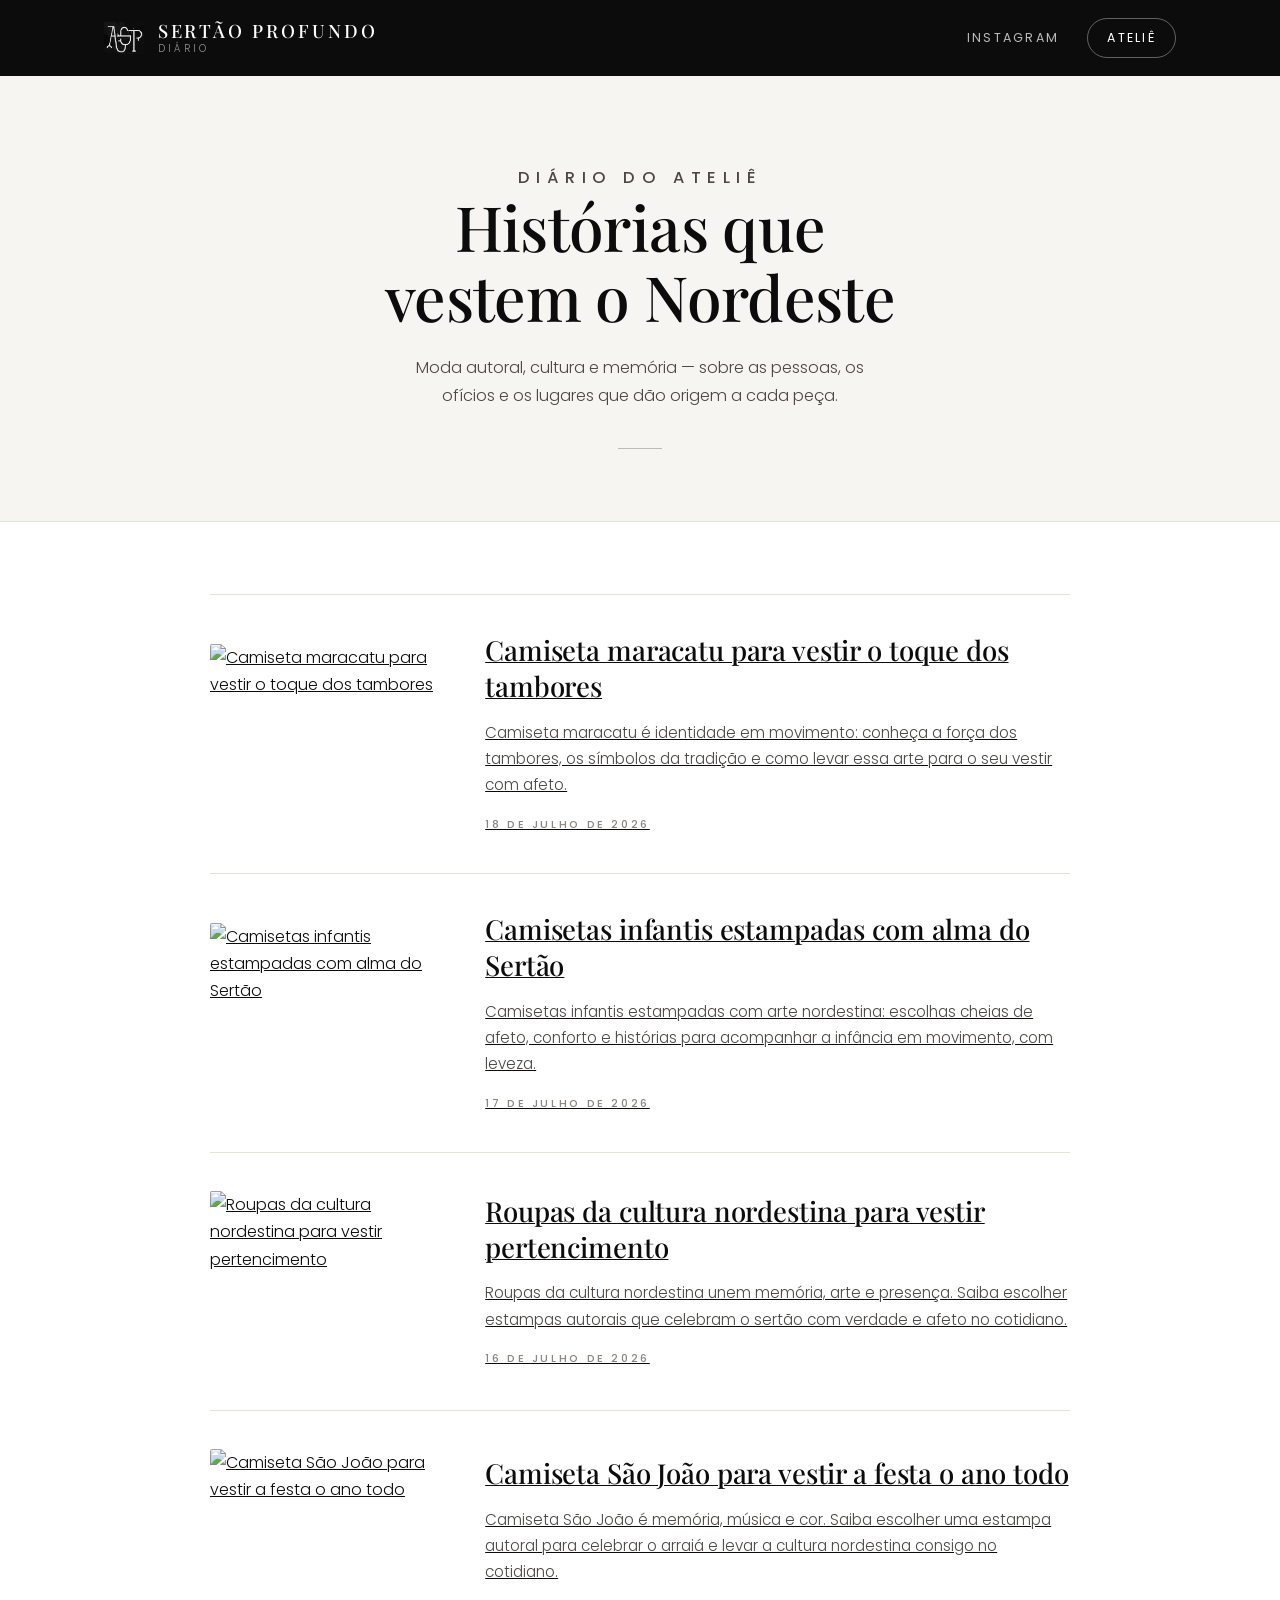
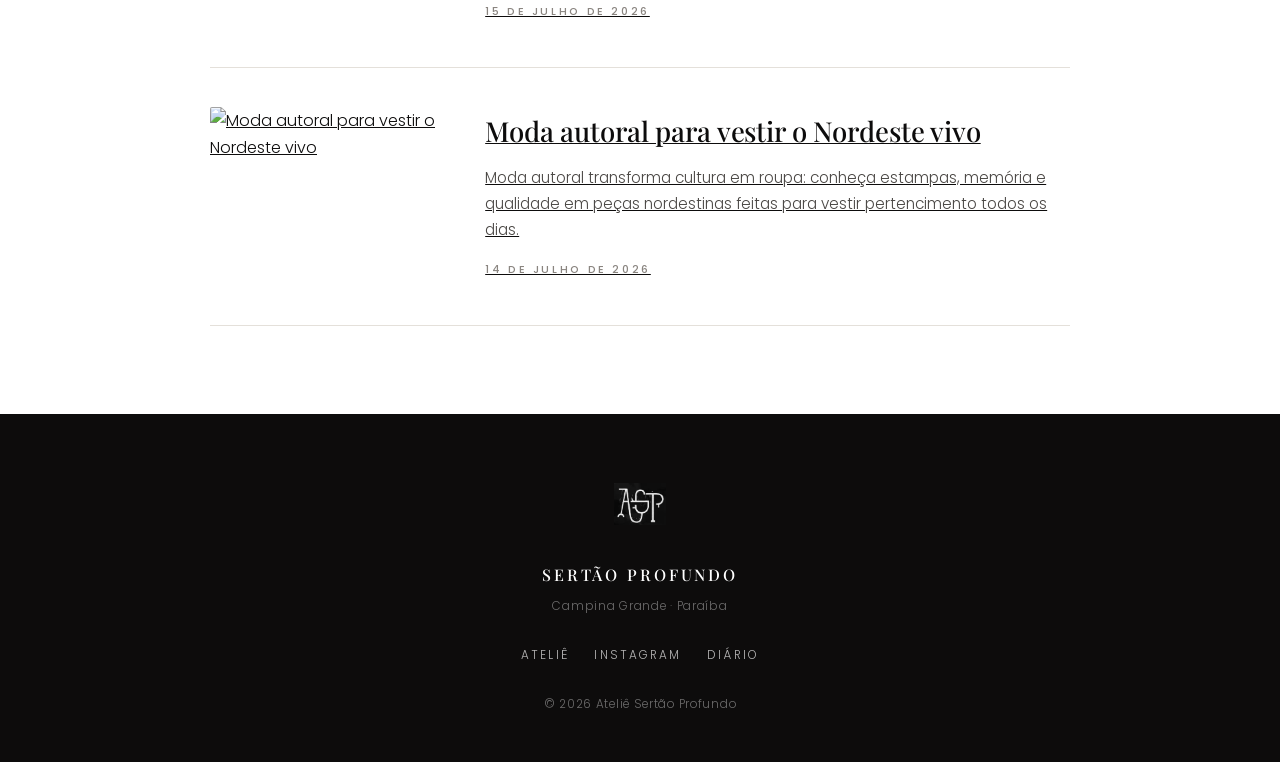
==== commit 15b25683: "Refresh blog content snapshot" ====
--- a/index.html
+++ b/index.html
@@ -506,7 +506,7 @@
 
 <main>
   <div class="wrap">
-    <div id="soro-blog"><!-- soro-static:start --><div class="soro-static"><div class="soro-blog"><div class="soro-blog-content"><section class="soro-blog-list" role="feed" aria-label="Artigos do blog"><a href="/?post=camisetas-infantis-estampadas-alma-sertao" class="soro-blog-card" data-slug="camisetas-infantis-estampadas-alma-sertao" itemscope itemtype="https://schema.org/BlogPosting"><img class="soro-blog-card-image" src="https://afocirmbqdxnkyescnev.supabase.co/storage/v1/object/public/featured-images/c742834e-1610-45eb-9759-2f546bfff0bb/e2698f85-407b-47c5-bd8d-8d28f750863f.webp" srcset="https://afocirmbqdxnkyescnev.supabase.co/storage/v1/render/image/public/featured-images/c742834e-1610-45eb-9759-2f546bfff0bb/e2698f85-407b-47c5-bd8d-8d28f750863f.webp?width=480&quality=75&resize=contain 480w, https://afocirmbqdxnkyescnev.supabase.co/storage/v1/render/image/public/featured-images/c742834e-1610-45eb-9759-2f546bfff0bb/e2698f85-407b-47c5-bd8d-8d28f750863f.webp?width=960&quality=75&resize=contain 960w" sizes="(max-width: 720px) 100vw, 240px" alt="Camisetas infantis estampadas com alma do Sertão" loading="eager" fetchpriority="high" data-tuned="1" itemprop="image"><div class="soro-blog-card-content"><h2 class="soro-blog-card-title" itemprop="headline">Camisetas infantis estampadas com alma do Sertão</h2><p class="soro-blog-card-excerpt" itemprop="description">Camisetas infantis estampadas com arte nordestina: escolhas cheias de afeto, conforto e histórias para acompanhar a infância em movimento, com leveza.</p><time class="soro-blog-card-date" datetime="2026-07-17T07:48:36.913+00:00" itemprop="datePublished">17 de julho de 2026</time></div></a><a href="/?post=roupas-cultura-nordestina-pertencimento" class="soro-blog-card" data-slug="roupas-cultura-nordestina-pertencimento" itemscope itemtype="https://schema.org/BlogPosting"><img class="soro-blog-card-image" src="https://afocirmbqdxnkyescnev.supabase.co/storage/v1/object/public/featured-images/c742834e-1610-45eb-9759-2f546bfff0bb/dcd9fd99-8e72-4921-a1d4-b88d2d944f13.webp" srcset="https://afocirmbqdxnkyescnev.supabase.co/storage/v1/render/image/public/featured-images/c742834e-1610-45eb-9759-2f546bfff0bb/dcd9fd99-8e72-4921-a1d4-b88d2d944f13.webp?width=480&quality=75&resize=contain 480w, https://afocirmbqdxnkyescnev.supabase.co/storage/v1/render/image/public/featured-images/c742834e-1610-45eb-9759-2f546bfff0bb/dcd9fd99-8e72-4921-a1d4-b88d2d944f13.webp?width=960&quality=75&resize=contain 960w" sizes="(max-width: 720px) 100vw, 240px" alt="Roupas da cultura nordestina para vestir pertencimento" loading="lazy" data-tuned="1" itemprop="image"><div class="soro-blog-card-content"><h2 class="soro-blog-card-title" itemprop="headline">Roupas da cultura nordestina para vestir pertencimento</h2><p class="soro-blog-card-excerpt" itemprop="description">Roupas da cultura nordestina unem memória, arte e presença. Saiba escolher estampas autorais que celebram o sertão com verdade e afeto no cotidiano.</p><time class="soro-blog-card-date" datetime="2026-07-16T07:57:06.987+00:00" itemprop="datePublished">16 de julho de 2026</time></div></a><a href="/?post=camiseta-sao-joao" class="soro-blog-card" data-slug="camiseta-sao-joao" itemscope itemtype="https://schema.org/BlogPosting"><img class="soro-blog-card-image" src="https://afocirmbqdxnkyescnev.supabase.co/storage/v1/object/public/featured-images/c742834e-1610-45eb-9759-2f546bfff0bb/222e8b3a-c944-44db-9f0b-2c97d50de927.webp" srcset="https://afocirmbqdxnkyescnev.supabase.co/storage/v1/render/image/public/featured-images/c742834e-1610-45eb-9759-2f546bfff0bb/222e8b3a-c944-44db-9f0b-2c97d50de927.webp?width=480&quality=75&resize=contain 480w, https://afocirmbqdxnkyescnev.supabase.co/storage/v1/render/image/public/featured-images/c742834e-1610-45eb-9759-2f546bfff0bb/222e8b3a-c944-44db-9f0b-2c97d50de927.webp?width=960&quality=75&resize=contain 960w" sizes="(max-width: 720px) 100vw, 240px" alt="Camiseta São João para vestir a festa o ano todo" loading="lazy" data-tuned="1" itemprop="image"><div class="soro-blog-card-content"><h2 class="soro-blog-card-title" itemprop="headline">Camiseta São João para vestir a festa o ano todo</h2><p class="soro-blog-card-excerpt" itemprop="description">Camiseta São João é memória, música e cor. Saiba escolher uma estampa autoral para celebrar o arraiá e levar a cultura nordestina consigo no cotidiano.</p><time class="soro-blog-card-date" datetime="2026-07-15T07:57:35.687+00:00" itemprop="datePublished">15 de julho de 2026</time></div></a><a href="/?post=moda-autoral-vestir-nordeste-vivo" class="soro-blog-card" data-slug="moda-autoral-vestir-nordeste-vivo" itemscope itemtype="https://schema.org/BlogPosting"><img class="soro-blog-card-image" src="https://afocirmbqdxnkyescnev.supabase.co/storage/v1/object/public/featured-images/c742834e-1610-45eb-9759-2f546bfff0bb/ead3b14d-a947-442f-9551-d976d77333e8.webp" srcset="https://afocirmbqdxnkyescnev.supabase.co/storage/v1/render/image/public/featured-images/c742834e-1610-45eb-9759-2f546bfff0bb/ead3b14d-a947-442f-9551-d976d77333e8.webp?width=480&quality=75&resize=contain 480w, https://afocirmbqdxnkyescnev.supabase.co/storage/v1/render/image/public/featured-images/c742834e-1610-45eb-9759-2f546bfff0bb/ead3b14d-a947-442f-9551-d976d77333e8.webp?width=960&quality=75&resize=contain 960w" sizes="(max-width: 720px) 100vw, 240px" alt="Moda autoral para vestir o Nordeste vivo" loading="lazy" data-tuned="1" itemprop="image"><div class="soro-blog-card-content"><h2 class="soro-blog-card-title" itemprop="headline">Moda autoral para vestir o Nordeste vivo</h2><p class="soro-blog-card-excerpt" itemprop="description">Moda autoral transforma cultura em roupa: conheça estampas, memória e qualidade em peças nordestinas feitas para vestir pertencimento todos os dias.</p><time class="soro-blog-card-date" datetime="2026-07-14T20:24:35.679+00:00" itemprop="datePublished">14 de julho de 2026</time></div></a></section></div></div></div><!-- soro-static:end --></div>
+    <div id="soro-blog"><!-- soro-static:start --><div class="soro-static"><div class="soro-blog"><div class="soro-blog-content"><section class="soro-blog-list" role="feed" aria-label="Artigos do blog"><a href="/?post=camiseta-maracatu" class="soro-blog-card" data-slug="camiseta-maracatu" itemscope itemtype="https://schema.org/BlogPosting"><img class="soro-blog-card-image" src="https://afocirmbqdxnkyescnev.supabase.co/storage/v1/object/public/featured-images/c742834e-1610-45eb-9759-2f546bfff0bb/e4590c5b-47a3-48a0-903f-7e381d490355.webp" srcset="https://afocirmbqdxnkyescnev.supabase.co/storage/v1/render/image/public/featured-images/c742834e-1610-45eb-9759-2f546bfff0bb/e4590c5b-47a3-48a0-903f-7e381d490355.webp?width=480&quality=75&resize=contain 480w, https://afocirmbqdxnkyescnev.supabase.co/storage/v1/render/image/public/featured-images/c742834e-1610-45eb-9759-2f546bfff0bb/e4590c5b-47a3-48a0-903f-7e381d490355.webp?width=960&quality=75&resize=contain 960w" sizes="(max-width: 720px) 100vw, 240px" alt="Camiseta maracatu para vestir o toque dos tambores" loading="eager" fetchpriority="high" data-tuned="1" itemprop="image"><div class="soro-blog-card-content"><h2 class="soro-blog-card-title" itemprop="headline">Camiseta maracatu para vestir o toque dos tambores</h2><p class="soro-blog-card-excerpt" itemprop="description">Camiseta maracatu é identidade em movimento: conheça a força dos tambores, os símbolos da tradição e como levar essa arte para o seu vestir com afeto.</p><time class="soro-blog-card-date" datetime="2026-07-18T07:42:43.19+00:00" itemprop="datePublished">18 de julho de 2026</time></div></a><a href="/?post=camisetas-infantis-estampadas-alma-sertao" class="soro-blog-card" data-slug="camisetas-infantis-estampadas-alma-sertao" itemscope itemtype="https://schema.org/BlogPosting"><img class="soro-blog-card-image" src="https://afocirmbqdxnkyescnev.supabase.co/storage/v1/object/public/featured-images/c742834e-1610-45eb-9759-2f546bfff0bb/e2698f85-407b-47c5-bd8d-8d28f750863f.webp" srcset="https://afocirmbqdxnkyescnev.supabase.co/storage/v1/render/image/public/featured-images/c742834e-1610-45eb-9759-2f546bfff0bb/e2698f85-407b-47c5-bd8d-8d28f750863f.webp?width=480&quality=75&resize=contain 480w, https://afocirmbqdxnkyescnev.supabase.co/storage/v1/render/image/public/featured-images/c742834e-1610-45eb-9759-2f546bfff0bb/e2698f85-407b-47c5-bd8d-8d28f750863f.webp?width=960&quality=75&resize=contain 960w" sizes="(max-width: 720px) 100vw, 240px" alt="Camisetas infantis estampadas com alma do Sertão" loading="lazy" data-tuned="1" itemprop="image"><div class="soro-blog-card-content"><h2 class="soro-blog-card-title" itemprop="headline">Camisetas infantis estampadas com alma do Sertão</h2><p class="soro-blog-card-excerpt" itemprop="description">Camisetas infantis estampadas com arte nordestina: escolhas cheias de afeto, conforto e histórias para acompanhar a infância em movimento, com leveza.</p><time class="soro-blog-card-date" datetime="2026-07-17T07:48:36.913+00:00" itemprop="datePublished">17 de julho de 2026</time></div></a><a href="/?post=roupas-cultura-nordestina-pertencimento" class="soro-blog-card" data-slug="roupas-cultura-nordestina-pertencimento" itemscope itemtype="https://schema.org/BlogPosting"><img class="soro-blog-card-image" src="https://afocirmbqdxnkyescnev.supabase.co/storage/v1/object/public/featured-images/c742834e-1610-45eb-9759-2f546bfff0bb/dcd9fd99-8e72-4921-a1d4-b88d2d944f13.webp" srcset="https://afocirmbqdxnkyescnev.supabase.co/storage/v1/render/image/public/featured-images/c742834e-1610-45eb-9759-2f546bfff0bb/dcd9fd99-8e72-4921-a1d4-b88d2d944f13.webp?width=480&quality=75&resize=contain 480w, https://afocirmbqdxnkyescnev.supabase.co/storage/v1/render/image/public/featured-images/c742834e-1610-45eb-9759-2f546bfff0bb/dcd9fd99-8e72-4921-a1d4-b88d2d944f13.webp?width=960&quality=75&resize=contain 960w" sizes="(max-width: 720px) 100vw, 240px" alt="Roupas da cultura nordestina para vestir pertencimento" loading="lazy" data-tuned="1" itemprop="image"><div class="soro-blog-card-content"><h2 class="soro-blog-card-title" itemprop="headline">Roupas da cultura nordestina para vestir pertencimento</h2><p class="soro-blog-card-excerpt" itemprop="description">Roupas da cultura nordestina unem memória, arte e presença. Saiba escolher estampas autorais que celebram o sertão com verdade e afeto no cotidiano.</p><time class="soro-blog-card-date" datetime="2026-07-16T07:57:06.987+00:00" itemprop="datePublished">16 de julho de 2026</time></div></a><a href="/?post=camiseta-sao-joao" class="soro-blog-card" data-slug="camiseta-sao-joao" itemscope itemtype="https://schema.org/BlogPosting"><img class="soro-blog-card-image" src="https://afocirmbqdxnkyescnev.supabase.co/storage/v1/object/public/featured-images/c742834e-1610-45eb-9759-2f546bfff0bb/222e8b3a-c944-44db-9f0b-2c97d50de927.webp" srcset="https://afocirmbqdxnkyescnev.supabase.co/storage/v1/render/image/public/featured-images/c742834e-1610-45eb-9759-2f546bfff0bb/222e8b3a-c944-44db-9f0b-2c97d50de927.webp?width=480&quality=75&resize=contain 480w, https://afocirmbqdxnkyescnev.supabase.co/storage/v1/render/image/public/featured-images/c742834e-1610-45eb-9759-2f546bfff0bb/222e8b3a-c944-44db-9f0b-2c97d50de927.webp?width=960&quality=75&resize=contain 960w" sizes="(max-width: 720px) 100vw, 240px" alt="Camiseta São João para vestir a festa o ano todo" loading="lazy" data-tuned="1" itemprop="image"><div class="soro-blog-card-content"><h2 class="soro-blog-card-title" itemprop="headline">Camiseta São João para vestir a festa o ano todo</h2><p class="soro-blog-card-excerpt" itemprop="description">Camiseta São João é memória, música e cor. Saiba escolher uma estampa autoral para celebrar o arraiá e levar a cultura nordestina consigo no cotidiano.</p><time class="soro-blog-card-date" datetime="2026-07-15T07:57:35.687+00:00" itemprop="datePublished">15 de julho de 2026</time></div></a><a href="/?post=moda-autoral-vestir-nordeste-vivo" class="soro-blog-card" data-slug="moda-autoral-vestir-nordeste-vivo" itemscope itemtype="https://schema.org/BlogPosting"><img class="soro-blog-card-image" src="https://afocirmbqdxnkyescnev.supabase.co/storage/v1/object/public/featured-images/c742834e-1610-45eb-9759-2f546bfff0bb/ead3b14d-a947-442f-9551-d976d77333e8.webp" srcset="https://afocirmbqdxnkyescnev.supabase.co/storage/v1/render/image/public/featured-images/c742834e-1610-45eb-9759-2f546bfff0bb/ead3b14d-a947-442f-9551-d976d77333e8.webp?width=480&quality=75&resize=contain 480w, https://afocirmbqdxnkyescnev.supabase.co/storage/v1/render/image/public/featured-images/c742834e-1610-45eb-9759-2f546bfff0bb/ead3b14d-a947-442f-9551-d976d77333e8.webp?width=960&quality=75&resize=contain 960w" sizes="(max-width: 720px) 100vw, 240px" alt="Moda autoral para vestir o Nordeste vivo" loading="lazy" data-tuned="1" itemprop="image"><div class="soro-blog-card-content"><h2 class="soro-blog-card-title" itemprop="headline">Moda autoral para vestir o Nordeste vivo</h2><p class="soro-blog-card-excerpt" itemprop="description">Moda autoral transforma cultura em roupa: conheça estampas, memória e qualidade em peças nordestinas feitas para vestir pertencimento todos os dias.</p><time class="soro-blog-card-date" datetime="2026-07-14T20:24:35.679+00:00" itemprop="datePublished">14 de julho de 2026</time></div></a></section></div></div></div><!-- soro-static:end --></div>
     <script>
       // Soro lazy-loads every card image and serves them at full resolution;
       // the first one is the largest paint. Promote it, and swap card
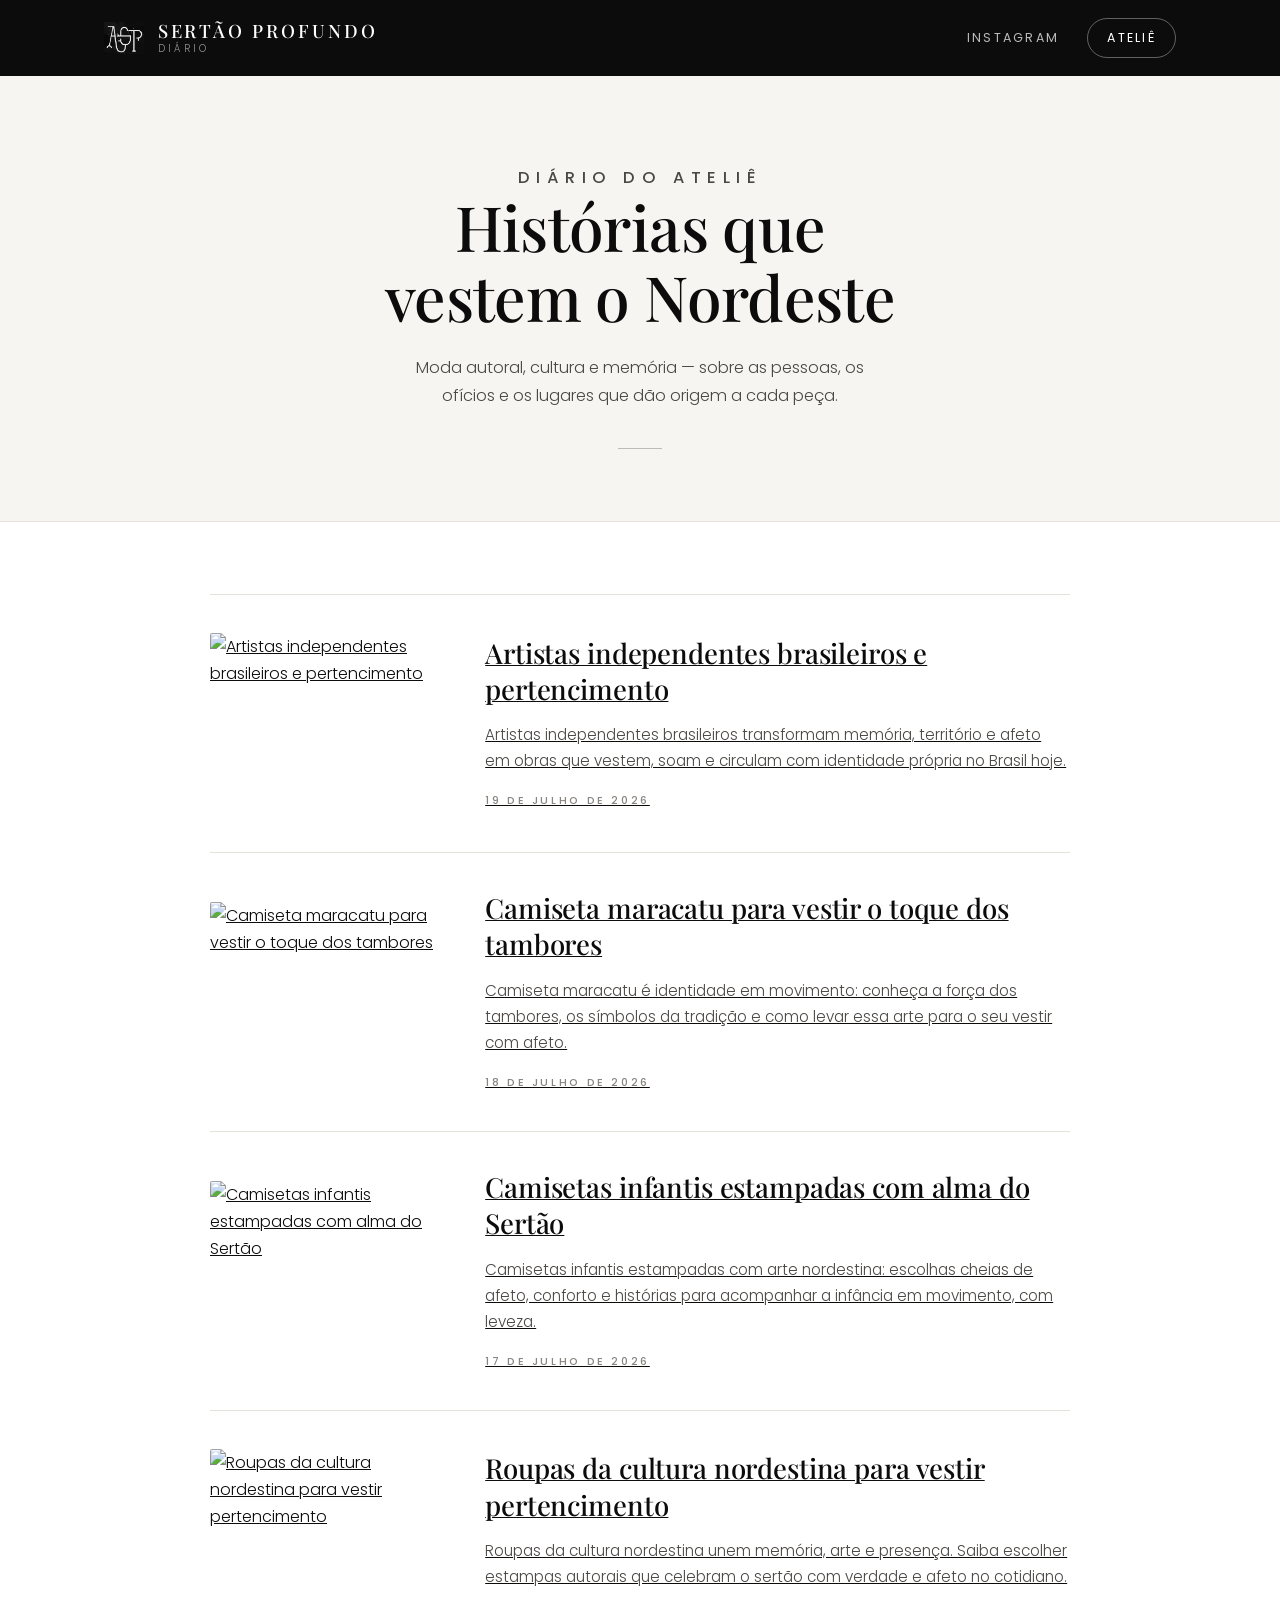
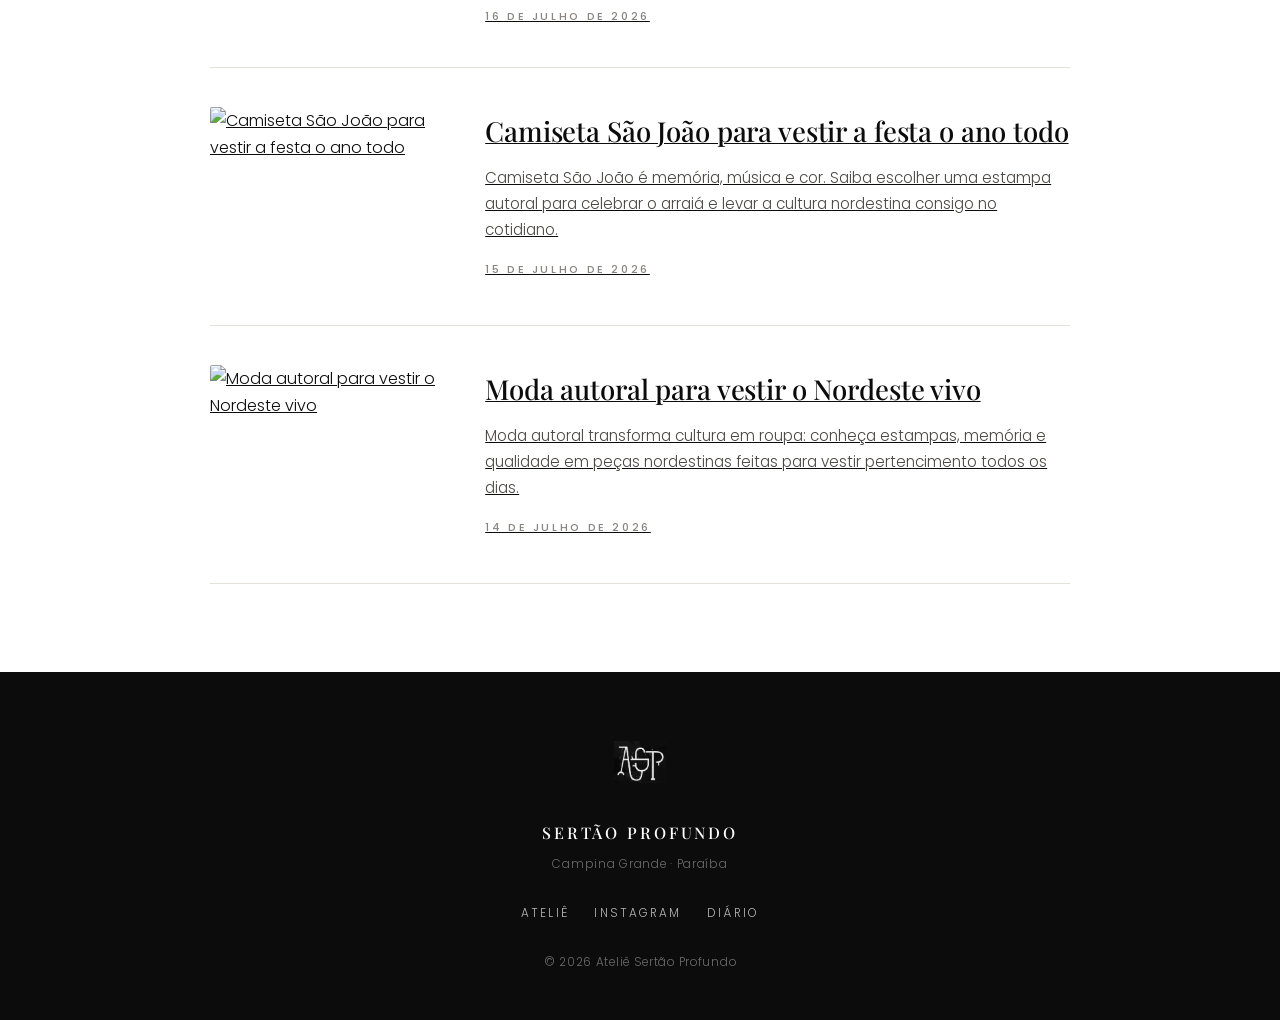
==== commit dcc793d7: "Refresh blog content snapshot" ====
--- a/index.html
+++ b/index.html
@@ -506,7 +506,7 @@
 
 <main>
   <div class="wrap">
-    <div id="soro-blog"><!-- soro-static:start --><div class="soro-static"><div class="soro-blog"><div class="soro-blog-content"><section class="soro-blog-list" role="feed" aria-label="Artigos do blog"><a href="/?post=camiseta-maracatu" class="soro-blog-card" data-slug="camiseta-maracatu" itemscope itemtype="https://schema.org/BlogPosting"><img class="soro-blog-card-image" src="https://afocirmbqdxnkyescnev.supabase.co/storage/v1/object/public/featured-images/c742834e-1610-45eb-9759-2f546bfff0bb/e4590c5b-47a3-48a0-903f-7e381d490355.webp" srcset="https://afocirmbqdxnkyescnev.supabase.co/storage/v1/render/image/public/featured-images/c742834e-1610-45eb-9759-2f546bfff0bb/e4590c5b-47a3-48a0-903f-7e381d490355.webp?width=480&quality=75&resize=contain 480w, https://afocirmbqdxnkyescnev.supabase.co/storage/v1/render/image/public/featured-images/c742834e-1610-45eb-9759-2f546bfff0bb/e4590c5b-47a3-48a0-903f-7e381d490355.webp?width=960&quality=75&resize=contain 960w" sizes="(max-width: 720px) 100vw, 240px" alt="Camiseta maracatu para vestir o toque dos tambores" loading="eager" fetchpriority="high" data-tuned="1" itemprop="image"><div class="soro-blog-card-content"><h2 class="soro-blog-card-title" itemprop="headline">Camiseta maracatu para vestir o toque dos tambores</h2><p class="soro-blog-card-excerpt" itemprop="description">Camiseta maracatu é identidade em movimento: conheça a força dos tambores, os símbolos da tradição e como levar essa arte para o seu vestir com afeto.</p><time class="soro-blog-card-date" datetime="2026-07-18T07:42:43.19+00:00" itemprop="datePublished">18 de julho de 2026</time></div></a><a href="/?post=camisetas-infantis-estampadas-alma-sertao" class="soro-blog-card" data-slug="camisetas-infantis-estampadas-alma-sertao" itemscope itemtype="https://schema.org/BlogPosting"><img class="soro-blog-card-image" src="https://afocirmbqdxnkyescnev.supabase.co/storage/v1/object/public/featured-images/c742834e-1610-45eb-9759-2f546bfff0bb/e2698f85-407b-47c5-bd8d-8d28f750863f.webp" srcset="https://afocirmbqdxnkyescnev.supabase.co/storage/v1/render/image/public/featured-images/c742834e-1610-45eb-9759-2f546bfff0bb/e2698f85-407b-47c5-bd8d-8d28f750863f.webp?width=480&quality=75&resize=contain 480w, https://afocirmbqdxnkyescnev.supabase.co/storage/v1/render/image/public/featured-images/c742834e-1610-45eb-9759-2f546bfff0bb/e2698f85-407b-47c5-bd8d-8d28f750863f.webp?width=960&quality=75&resize=contain 960w" sizes="(max-width: 720px) 100vw, 240px" alt="Camisetas infantis estampadas com alma do Sertão" loading="lazy" data-tuned="1" itemprop="image"><div class="soro-blog-card-content"><h2 class="soro-blog-card-title" itemprop="headline">Camisetas infantis estampadas com alma do Sertão</h2><p class="soro-blog-card-excerpt" itemprop="description">Camisetas infantis estampadas com arte nordestina: escolhas cheias de afeto, conforto e histórias para acompanhar a infância em movimento, com leveza.</p><time class="soro-blog-card-date" datetime="2026-07-17T07:48:36.913+00:00" itemprop="datePublished">17 de julho de 2026</time></div></a><a href="/?post=roupas-cultura-nordestina-pertencimento" class="soro-blog-card" data-slug="roupas-cultura-nordestina-pertencimento" itemscope itemtype="https://schema.org/BlogPosting"><img class="soro-blog-card-image" src="https://afocirmbqdxnkyescnev.supabase.co/storage/v1/object/public/featured-images/c742834e-1610-45eb-9759-2f546bfff0bb/dcd9fd99-8e72-4921-a1d4-b88d2d944f13.webp" srcset="https://afocirmbqdxnkyescnev.supabase.co/storage/v1/render/image/public/featured-images/c742834e-1610-45eb-9759-2f546bfff0bb/dcd9fd99-8e72-4921-a1d4-b88d2d944f13.webp?width=480&quality=75&resize=contain 480w, https://afocirmbqdxnkyescnev.supabase.co/storage/v1/render/image/public/featured-images/c742834e-1610-45eb-9759-2f546bfff0bb/dcd9fd99-8e72-4921-a1d4-b88d2d944f13.webp?width=960&quality=75&resize=contain 960w" sizes="(max-width: 720px) 100vw, 240px" alt="Roupas da cultura nordestina para vestir pertencimento" loading="lazy" data-tuned="1" itemprop="image"><div class="soro-blog-card-content"><h2 class="soro-blog-card-title" itemprop="headline">Roupas da cultura nordestina para vestir pertencimento</h2><p class="soro-blog-card-excerpt" itemprop="description">Roupas da cultura nordestina unem memória, arte e presença. Saiba escolher estampas autorais que celebram o sertão com verdade e afeto no cotidiano.</p><time class="soro-blog-card-date" datetime="2026-07-16T07:57:06.987+00:00" itemprop="datePublished">16 de julho de 2026</time></div></a><a href="/?post=camiseta-sao-joao" class="soro-blog-card" data-slug="camiseta-sao-joao" itemscope itemtype="https://schema.org/BlogPosting"><img class="soro-blog-card-image" src="https://afocirmbqdxnkyescnev.supabase.co/storage/v1/object/public/featured-images/c742834e-1610-45eb-9759-2f546bfff0bb/222e8b3a-c944-44db-9f0b-2c97d50de927.webp" srcset="https://afocirmbqdxnkyescnev.supabase.co/storage/v1/render/image/public/featured-images/c742834e-1610-45eb-9759-2f546bfff0bb/222e8b3a-c944-44db-9f0b-2c97d50de927.webp?width=480&quality=75&resize=contain 480w, https://afocirmbqdxnkyescnev.supabase.co/storage/v1/render/image/public/featured-images/c742834e-1610-45eb-9759-2f546bfff0bb/222e8b3a-c944-44db-9f0b-2c97d50de927.webp?width=960&quality=75&resize=contain 960w" sizes="(max-width: 720px) 100vw, 240px" alt="Camiseta São João para vestir a festa o ano todo" loading="lazy" data-tuned="1" itemprop="image"><div class="soro-blog-card-content"><h2 class="soro-blog-card-title" itemprop="headline">Camiseta São João para vestir a festa o ano todo</h2><p class="soro-blog-card-excerpt" itemprop="description">Camiseta São João é memória, música e cor. Saiba escolher uma estampa autoral para celebrar o arraiá e levar a cultura nordestina consigo no cotidiano.</p><time class="soro-blog-card-date" datetime="2026-07-15T07:57:35.687+00:00" itemprop="datePublished">15 de julho de 2026</time></div></a><a href="/?post=moda-autoral-vestir-nordeste-vivo" class="soro-blog-card" data-slug="moda-autoral-vestir-nordeste-vivo" itemscope itemtype="https://schema.org/BlogPosting"><img class="soro-blog-card-image" src="https://afocirmbqdxnkyescnev.supabase.co/storage/v1/object/public/featured-images/c742834e-1610-45eb-9759-2f546bfff0bb/ead3b14d-a947-442f-9551-d976d77333e8.webp" srcset="https://afocirmbqdxnkyescnev.supabase.co/storage/v1/render/image/public/featured-images/c742834e-1610-45eb-9759-2f546bfff0bb/ead3b14d-a947-442f-9551-d976d77333e8.webp?width=480&quality=75&resize=contain 480w, https://afocirmbqdxnkyescnev.supabase.co/storage/v1/render/image/public/featured-images/c742834e-1610-45eb-9759-2f546bfff0bb/ead3b14d-a947-442f-9551-d976d77333e8.webp?width=960&quality=75&resize=contain 960w" sizes="(max-width: 720px) 100vw, 240px" alt="Moda autoral para vestir o Nordeste vivo" loading="lazy" data-tuned="1" itemprop="image"><div class="soro-blog-card-content"><h2 class="soro-blog-card-title" itemprop="headline">Moda autoral para vestir o Nordeste vivo</h2><p class="soro-blog-card-excerpt" itemprop="description">Moda autoral transforma cultura em roupa: conheça estampas, memória e qualidade em peças nordestinas feitas para vestir pertencimento todos os dias.</p><time class="soro-blog-card-date" datetime="2026-07-14T20:24:35.679+00:00" itemprop="datePublished">14 de julho de 2026</time></div></a></section></div></div></div><!-- soro-static:end --></div>
+    <div id="soro-blog"><!-- soro-static:start --><div class="soro-static"><div class="soro-blog"><div class="soro-blog-content"><section class="soro-blog-list" role="feed" aria-label="Artigos do blog"><a href="/?post=artistas-independentes-brasileiros-pertencimento" class="soro-blog-card" data-slug="artistas-independentes-brasileiros-pertencimento" itemscope itemtype="https://schema.org/BlogPosting"><img class="soro-blog-card-image" src="https://afocirmbqdxnkyescnev.supabase.co/storage/v1/object/public/featured-images/c742834e-1610-45eb-9759-2f546bfff0bb/5730509a-abb6-47d8-8052-0848cd1c303f.webp" srcset="https://afocirmbqdxnkyescnev.supabase.co/storage/v1/render/image/public/featured-images/c742834e-1610-45eb-9759-2f546bfff0bb/5730509a-abb6-47d8-8052-0848cd1c303f.webp?width=480&quality=75&resize=contain 480w, https://afocirmbqdxnkyescnev.supabase.co/storage/v1/render/image/public/featured-images/c742834e-1610-45eb-9759-2f546bfff0bb/5730509a-abb6-47d8-8052-0848cd1c303f.webp?width=960&quality=75&resize=contain 960w" sizes="(max-width: 720px) 100vw, 240px" alt="Artistas independentes brasileiros e pertencimento" loading="eager" fetchpriority="high" data-tuned="1" itemprop="image"><div class="soro-blog-card-content"><h2 class="soro-blog-card-title" itemprop="headline">Artistas independentes brasileiros e pertencimento</h2><p class="soro-blog-card-excerpt" itemprop="description">Artistas independentes brasileiros transformam memória, território e afeto em obras que vestem, soam e circulam com identidade própria no Brasil hoje.</p><time class="soro-blog-card-date" datetime="2026-07-19T07:36:42.399+00:00" itemprop="datePublished">19 de julho de 2026</time></div></a><a href="/?post=camiseta-maracatu" class="soro-blog-card" data-slug="camiseta-maracatu" itemscope itemtype="https://schema.org/BlogPosting"><img class="soro-blog-card-image" src="https://afocirmbqdxnkyescnev.supabase.co/storage/v1/object/public/featured-images/c742834e-1610-45eb-9759-2f546bfff0bb/e4590c5b-47a3-48a0-903f-7e381d490355.webp" srcset="https://afocirmbqdxnkyescnev.supabase.co/storage/v1/render/image/public/featured-images/c742834e-1610-45eb-9759-2f546bfff0bb/e4590c5b-47a3-48a0-903f-7e381d490355.webp?width=480&quality=75&resize=contain 480w, https://afocirmbqdxnkyescnev.supabase.co/storage/v1/render/image/public/featured-images/c742834e-1610-45eb-9759-2f546bfff0bb/e4590c5b-47a3-48a0-903f-7e381d490355.webp?width=960&quality=75&resize=contain 960w" sizes="(max-width: 720px) 100vw, 240px" alt="Camiseta maracatu para vestir o toque dos tambores" loading="lazy" data-tuned="1" itemprop="image"><div class="soro-blog-card-content"><h2 class="soro-blog-card-title" itemprop="headline">Camiseta maracatu para vestir o toque dos tambores</h2><p class="soro-blog-card-excerpt" itemprop="description">Camiseta maracatu é identidade em movimento: conheça a força dos tambores, os símbolos da tradição e como levar essa arte para o seu vestir com afeto.</p><time class="soro-blog-card-date" datetime="2026-07-18T07:42:43.19+00:00" itemprop="datePublished">18 de julho de 2026</time></div></a><a href="/?post=camisetas-infantis-estampadas-alma-sertao" class="soro-blog-card" data-slug="camisetas-infantis-estampadas-alma-sertao" itemscope itemtype="https://schema.org/BlogPosting"><img class="soro-blog-card-image" src="https://afocirmbqdxnkyescnev.supabase.co/storage/v1/object/public/featured-images/c742834e-1610-45eb-9759-2f546bfff0bb/e2698f85-407b-47c5-bd8d-8d28f750863f.webp" srcset="https://afocirmbqdxnkyescnev.supabase.co/storage/v1/render/image/public/featured-images/c742834e-1610-45eb-9759-2f546bfff0bb/e2698f85-407b-47c5-bd8d-8d28f750863f.webp?width=480&quality=75&resize=contain 480w, https://afocirmbqdxnkyescnev.supabase.co/storage/v1/render/image/public/featured-images/c742834e-1610-45eb-9759-2f546bfff0bb/e2698f85-407b-47c5-bd8d-8d28f750863f.webp?width=960&quality=75&resize=contain 960w" sizes="(max-width: 720px) 100vw, 240px" alt="Camisetas infantis estampadas com alma do Sertão" loading="lazy" data-tuned="1" itemprop="image"><div class="soro-blog-card-content"><h2 class="soro-blog-card-title" itemprop="headline">Camisetas infantis estampadas com alma do Sertão</h2><p class="soro-blog-card-excerpt" itemprop="description">Camisetas infantis estampadas com arte nordestina: escolhas cheias de afeto, conforto e histórias para acompanhar a infância em movimento, com leveza.</p><time class="soro-blog-card-date" datetime="2026-07-17T07:48:36.913+00:00" itemprop="datePublished">17 de julho de 2026</time></div></a><a href="/?post=roupas-cultura-nordestina-pertencimento" class="soro-blog-card" data-slug="roupas-cultura-nordestina-pertencimento" itemscope itemtype="https://schema.org/BlogPosting"><img class="soro-blog-card-image" src="https://afocirmbqdxnkyescnev.supabase.co/storage/v1/object/public/featured-images/c742834e-1610-45eb-9759-2f546bfff0bb/dcd9fd99-8e72-4921-a1d4-b88d2d944f13.webp" srcset="https://afocirmbqdxnkyescnev.supabase.co/storage/v1/render/image/public/featured-images/c742834e-1610-45eb-9759-2f546bfff0bb/dcd9fd99-8e72-4921-a1d4-b88d2d944f13.webp?width=480&quality=75&resize=contain 480w, https://afocirmbqdxnkyescnev.supabase.co/storage/v1/render/image/public/featured-images/c742834e-1610-45eb-9759-2f546bfff0bb/dcd9fd99-8e72-4921-a1d4-b88d2d944f13.webp?width=960&quality=75&resize=contain 960w" sizes="(max-width: 720px) 100vw, 240px" alt="Roupas da cultura nordestina para vestir pertencimento" loading="lazy" data-tuned="1" itemprop="image"><div class="soro-blog-card-content"><h2 class="soro-blog-card-title" itemprop="headline">Roupas da cultura nordestina para vestir pertencimento</h2><p class="soro-blog-card-excerpt" itemprop="description">Roupas da cultura nordestina unem memória, arte e presença. Saiba escolher estampas autorais que celebram o sertão com verdade e afeto no cotidiano.</p><time class="soro-blog-card-date" datetime="2026-07-16T07:57:06.987+00:00" itemprop="datePublished">16 de julho de 2026</time></div></a><a href="/?post=camiseta-sao-joao" class="soro-blog-card" data-slug="camiseta-sao-joao" itemscope itemtype="https://schema.org/BlogPosting"><img class="soro-blog-card-image" src="https://afocirmbqdxnkyescnev.supabase.co/storage/v1/object/public/featured-images/c742834e-1610-45eb-9759-2f546bfff0bb/222e8b3a-c944-44db-9f0b-2c97d50de927.webp" srcset="https://afocirmbqdxnkyescnev.supabase.co/storage/v1/render/image/public/featured-images/c742834e-1610-45eb-9759-2f546bfff0bb/222e8b3a-c944-44db-9f0b-2c97d50de927.webp?width=480&quality=75&resize=contain 480w, https://afocirmbqdxnkyescnev.supabase.co/storage/v1/render/image/public/featured-images/c742834e-1610-45eb-9759-2f546bfff0bb/222e8b3a-c944-44db-9f0b-2c97d50de927.webp?width=960&quality=75&resize=contain 960w" sizes="(max-width: 720px) 100vw, 240px" alt="Camiseta São João para vestir a festa o ano todo" loading="lazy" data-tuned="1" itemprop="image"><div class="soro-blog-card-content"><h2 class="soro-blog-card-title" itemprop="headline">Camiseta São João para vestir a festa o ano todo</h2><p class="soro-blog-card-excerpt" itemprop="description">Camiseta São João é memória, música e cor. Saiba escolher uma estampa autoral para celebrar o arraiá e levar a cultura nordestina consigo no cotidiano.</p><time class="soro-blog-card-date" datetime="2026-07-15T07:57:35.687+00:00" itemprop="datePublished">15 de julho de 2026</time></div></a><a href="/?post=moda-autoral-vestir-nordeste-vivo" class="soro-blog-card" data-slug="moda-autoral-vestir-nordeste-vivo" itemscope itemtype="https://schema.org/BlogPosting"><img class="soro-blog-card-image" src="https://afocirmbqdxnkyescnev.supabase.co/storage/v1/object/public/featured-images/c742834e-1610-45eb-9759-2f546bfff0bb/ead3b14d-a947-442f-9551-d976d77333e8.webp" srcset="https://afocirmbqdxnkyescnev.supabase.co/storage/v1/render/image/public/featured-images/c742834e-1610-45eb-9759-2f546bfff0bb/ead3b14d-a947-442f-9551-d976d77333e8.webp?width=480&quality=75&resize=contain 480w, https://afocirmbqdxnkyescnev.supabase.co/storage/v1/render/image/public/featured-images/c742834e-1610-45eb-9759-2f546bfff0bb/ead3b14d-a947-442f-9551-d976d77333e8.webp?width=960&quality=75&resize=contain 960w" sizes="(max-width: 720px) 100vw, 240px" alt="Moda autoral para vestir o Nordeste vivo" loading="lazy" data-tuned="1" itemprop="image"><div class="soro-blog-card-content"><h2 class="soro-blog-card-title" itemprop="headline">Moda autoral para vestir o Nordeste vivo</h2><p class="soro-blog-card-excerpt" itemprop="description">Moda autoral transforma cultura em roupa: conheça estampas, memória e qualidade em peças nordestinas feitas para vestir pertencimento todos os dias.</p><time class="soro-blog-card-date" datetime="2026-07-14T20:24:35.679+00:00" itemprop="datePublished">14 de julho de 2026</time></div></a></section></div></div></div><!-- soro-static:end --></div>
     <script>
       // Soro lazy-loads every card image and serves them at full resolution;
       // the first one is the largest paint. Promote it, and swap card
